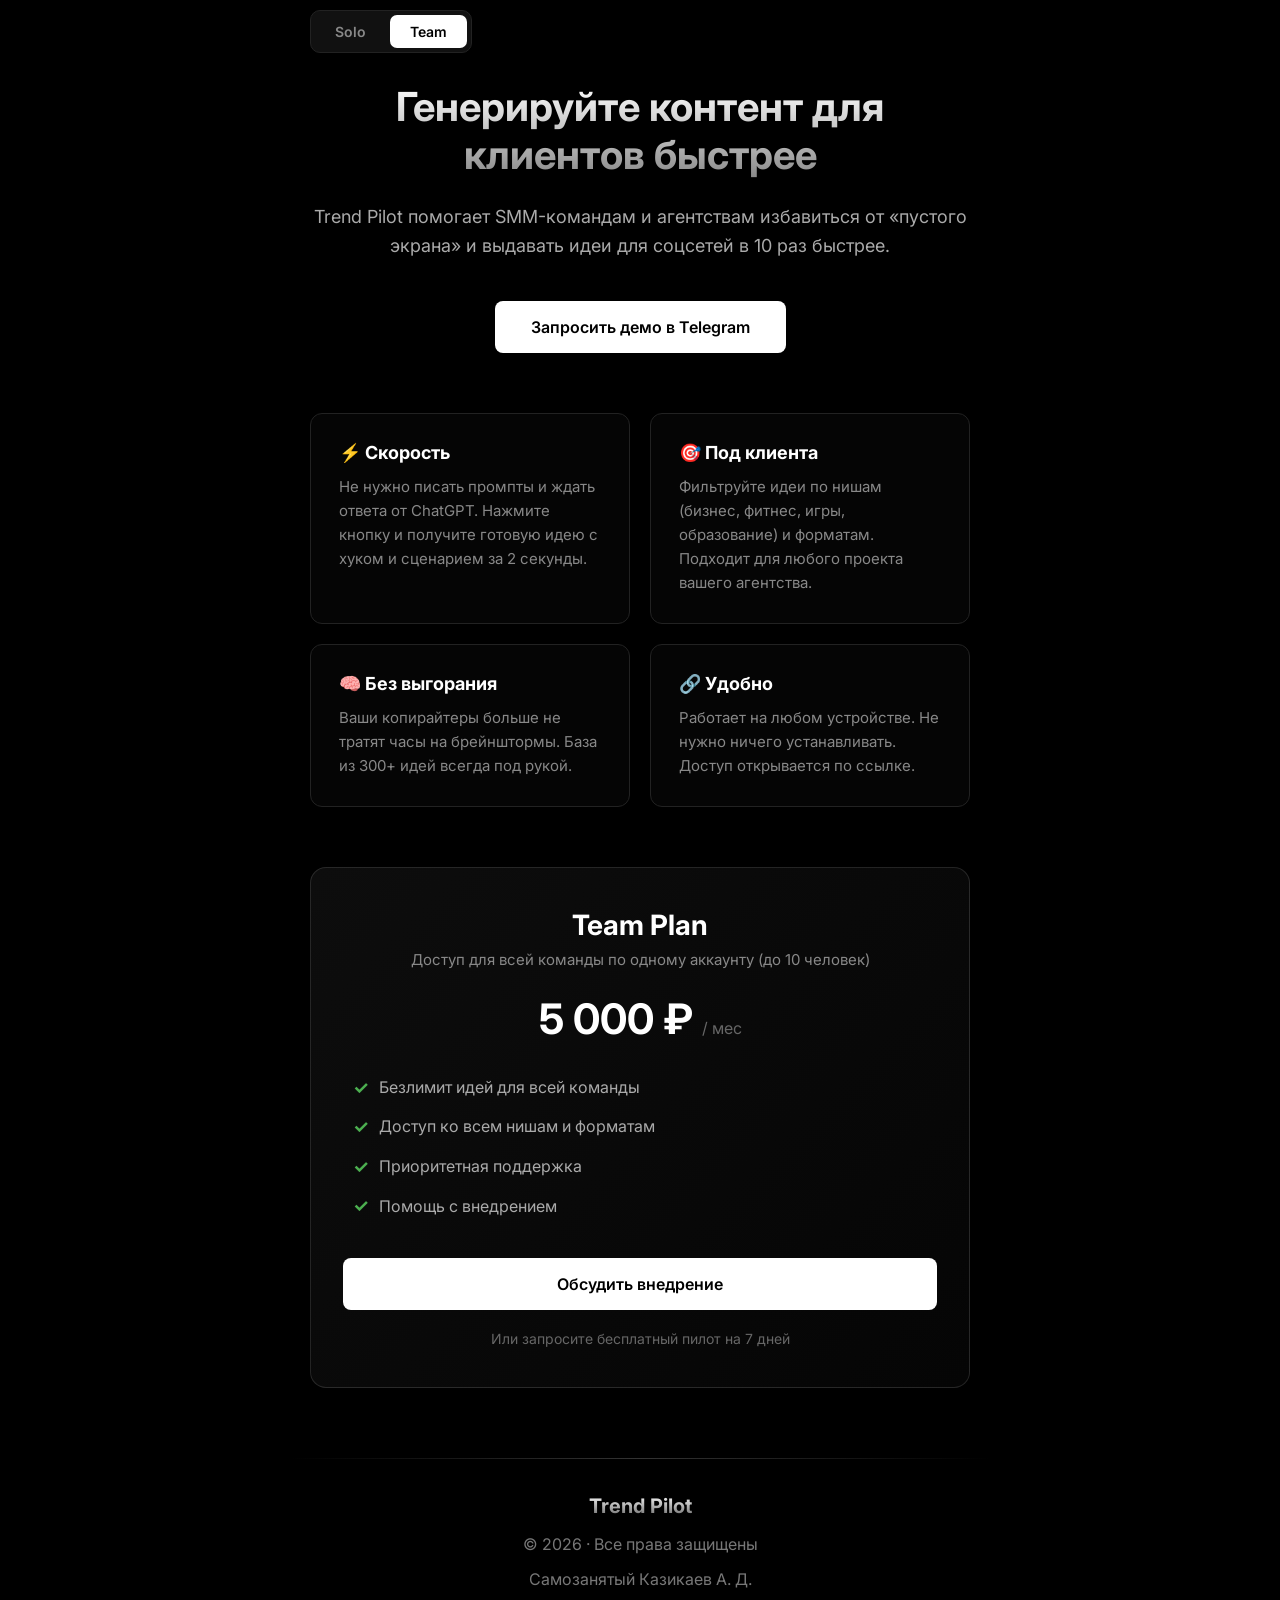
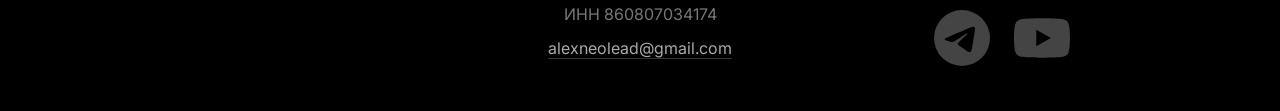
==== b2b.html @ 40121e08 "фикс ошибок" ====
<!DOCTYPE html>
<html lang="ru">
<head>
    <meta charset="UTF-8">
    <meta name="viewport" content="width=device-width, initial-scale=1.0">
    <title>Trend Pilot для бизнеса</title>
    <link rel="icon" type="image/png" sizes="32x32" href="image/favicon 32.jpg">
    <link rel="preconnect" href="https://fonts.googleapis.com">
    <link rel="preconnect" href="https://fonts.gstatic.com" crossorigin>
    <link href="https://fonts.googleapis.com/css2?family=Inter:wght@400;600;700&display=swap" rel="stylesheet">
    <link rel="stylesheet" href="style.css">
    
    <style>
        /* Убираем лишний отступ body, который был на главной */
        body { padding: 0 !important; background: #000; color: #fff; font-family: 'Inter', sans-serif; }
        
        /* Контейнер для ограничения ширины, как на главной */
        .b2b-wrapper {
    max-width: 700px;
    margin: 0 auto;
    padding: 10px 20px 0 20px; 
    }

        /* Шапка */
        .b2b-header {
    display: flex;
    justify-content: space-between; /* или center, как ты поставил */
    align-items: center;
    margin-bottom: 20px; /* <--- УМЕНЬШИЛИ ОТСТУП ДО 20px */
    }

        .b2b-back-btn:hover { color: #fff; border-color: #666; background: rgba(255,255,255,0.05); }

        /* Было: padding: 40px 0 60px; */
        .b2b-hero {
    text-align: center;
    padding: 0 0 60px; 
    }
        .b2b-hero h1 {
            font-size: 40px;
            line-height: 1.2;
            margin-bottom: 24px;
            background: linear-gradient(180deg, #fff 0%, #888 100%);
            -webkit-background-clip: text;
            -webkit-text-fill-color: transparent;
        }
        .b2b-hero p {
            font-size: 18px;
            color: #aaa;
            margin: 0 auto 40px;
            line-height: 1.6;
        }
        .b2b-btn {
            display: inline-block;
            background: #fff;
            color: #000;
            font-size: 16px;
            font-weight: 600;
            padding: 16px 36px;
            border-radius: 8px;
            text-decoration: none;
            transition: 0.2s;
        }
        .b2b-btn:hover { background: #ddd; transform: translateY(-1px); }

        /* Сетка преимуществ */
        .b2b-features {
            display: grid;
            grid-template-columns: repeat(auto-fit, minmax(280px, 1fr));
            gap: 20px;
            margin-bottom: 60px;
        }
        .b2b-card {
            background: rgba(255,255,255,0.02);
            border: 1px solid #222;
            border-radius: 12px;
            padding: 28px;
            text-align: left;
        }
        .b2b-card h3 { color: #fff; font-size: 18px; margin-bottom: 12px; }
        .b2b-card p { color: #888; font-size: 15px; line-height: 1.6; margin: 0; }

        /* Тариф */
        .b2b-pricing-card {
            margin: 0 auto 60px;
            background: linear-gradient(135deg, #0d0d0d 0%, #050505 100%);
            border: 1px solid rgba(255,255,255,0.12);
            border-radius: 16px;
            padding: 40px 32px;
            text-align: center;
        }
        .b2b-pricing-card h2 { font-size: 28px; margin-bottom: 8px; }
        .b2b-pricing-card .plan-desc { color: #888; font-size: 15px; margin-bottom: 24px; }
        .b2b-pricing-card .price { font-size: 42px; font-weight: 700; color: #fff; margin-bottom: 24px; }
        .b2b-pricing-card .price span { font-size: 16px; color: #666; font-weight: normal; }
        .b2b-pricing-card ul {
            list-style: none; color: #aaa; text-align: left;
            margin-bottom: 32px; line-height: 2.2; padding-left: 10px;
        }
        .b2b-pricing-card ul li { display: flex; align-items: center; gap: 10px; }
        .b2b-pricing-card ul li::before { content: "✓"; color: #4caf50; font-weight: bold; font-size: 18px; }
        .b2b-btn-full { display: block; width: 100%; text-align: center; }
        .b2b-pricing-note { color: #666; font-size: 14px; margin-top: 20px; }
    </style>
</head>
<body>

    <!-- Шапка (Использует классы nav-switch из style.css) -->
    <header class="b2b-wrapper b2b-header">
        <div class="nav-switch">
            <a href="index.html" class="nav-switch__item">Solo</a>
            <a href="b2b.html" class="nav-switch__item active">Team</a>
        </div>
    </header>

    <main class="b2b-wrapper">
        <!-- Главный экран -->
        <section class="b2b-hero">
            <h1>Генерируйте контент для клиентов быстрее</h1>
            <p>Trend Pilot помогает SMM-командам и агентствам избавиться от «пустого экрана» и выдавать идеи для соцсетей в 10 раз быстрее.</p>
            <a href="https://t.me/aneolead" target="_blank" class="b2b-btn">Запросить демо в Telegram</a>
        </section>

        <!-- Преимущества -->
        <section class="b2b-features">
            <div class="b2b-card">
                <h3>⚡️ Скорость</h3>
                <p>Не нужно писать промпты и ждать ответа от ChatGPT. Нажмите кнопку и получите готовую идею с хуком и сценарием за 2 секунды.</p>
            </div>
            <div class="b2b-card">
                <h3>🎯 Под клиента</h3>
                <p>Фильтруйте идеи по нишам (бизнес, фитнес, игры, образование) и форматам. Подходит для любого проекта вашего агентства.</p>
            </div>
            <div class="b2b-card">
                <h3>🧠 Без выгорания</h3>
                <p>Ваши копирайтеры больше не тратят часы на брейнштормы. База из 300+ идей всегда под рукой.</p>
            </div>
            <div class="b2b-card">
                <h3>🔗 Удобно</h3>
                <p>Работает на любом устройстве. Не нужно ничего устанавливать. Доступ открывается по ссылке.</p>
            </div>
        </section>

        <!-- Тариф -->
        <section class="b2b-pricing-card">
            <h2>Team Plan</h2>
            <p class="plan-desc">Доступ для всей команды по одному аккаунту (до 10 человек)</p>
            <div class="price">5 000 ₽ <span>/ мес</span></div>
            <ul>
                <li>Безлимит идей для всей команды</li>
                <li>Доступ ко всем нишам и форматам</li>
                <li>Приоритетная поддержка</li>
                <li>Помощь с внедрением</li>
            </ul>
            <a href="https://t.me/aneolead" target="_blank" class="b2b-btn b2b-btn-full">Обсудить внедрение</a>
            <p class="b2b-pricing-note">Или запросите бесплатный пилот на 7 дней</p>
        </section>
    </main>

    <!-- Подвал (Использует классы из style.css, как на главной) -->
    <footer class="site-footer">
    <div class="site-footer__inner" style="position: relative;">
        <div class="site-footer__text">
            <div class="site-footer__brand">Trend Pilot</div>
            <p class="site-footer__line">© 2026 · Все права защищены</p>
            <p class="site-footer__line">Самозанятый Казикаев А. Д.</p>
            <p class="site-footer__line">ИНН 860807034174</p>
            <p class="site-footer__line"><a href="mailto:alexneolead@gmail.com">alexneolead@gmail.com</a></p>
        </div>

        <!-- Вот здесь те самые иконки -->
        <div class="socials-right">
            <a href="https://t.me/aneolead" target="_blank" rel="noopener noreferrer" title="Telegram">
                <svg viewBox="0 0 24 24" fill="currentColor"><path d="M11.944 0A12 12 0 0 0 0 12a12 12 0 0 0 12 12 12 12 0 0 0 12-12A12 12 0 0 0 12 0a12 12 0 0 0-.056 0zm4.962 7.224c.1-.002.321.023.465.14a.506.506 0 0 1 .171.325c.016.093.036.306.02.472-.18 1.898-.962 6.502-1.36 8.627-.168.9-.499 1.201-.82 1.23-.696.065-1.225-.46-1.9-.902-1.056-.693-1.653-1.124-2.678-1.8-1.185-.78-.417-1.21.258-1.91.177-.184 3.247-2.977 3.307-3.23.007-.032.014-.15-.056-.212s-.174-.041-.249-.024c-.106.024-1.793 1.14-5.061 3.345-.48.33-.913.49-1.302.48-.428-.008-1.252-.241-1.865-.44-.752-.245-1.349-.374-1.297-.789.027-.216.325-.437.893-.663 3.498-1.524 5.83-2.529 6.998-3.014 3.332-1.386 4.025-1.627 4.476-1.635z"/></svg>
            </a>
            <a href="https://www.youtube.com/@neolead_channel" target="_blank" rel="noopener noreferrer" title="YouTube">
                <svg viewBox="0 0 24 24" fill="currentColor"><path d="M23.498 6.186a3.016 3.016 0 0 0-2.122-2.136C19.505 3.545 12 3.545 12 3.545s-7.505 0-9.377.505A3.017 3.017 0 0 0 .502 6.186C0 8.07 0 12 0 12s0 3.93.502 5.814a3.016 3.016 0 0 0 2.122 2.136c1.871.505 9.376.505 9.376.505s7.505 0 9.377-.505a3.015 3.015 0 0 0 2.122-2.136C24 15.93 24 12 24 12s0-3.93-.502-5.814zM9.545 15.568V8.432L15.818 12l-6.273 3.568z"/></svg>
            </a>
        </div>
    </div>
    </footer>


</body>
</html>
---- style.css ----
* {
    box-sizing: border-box;
    margin: 0;
    padding: 0;
}

body {
    min-height: 100vh;
    background: #000;
    color: #fff;
    font-family: 'Inter', -apple-system, sans-serif;
    padding: 80px 20px 40px;
}

.container {
    width: 100%;
    max-width: 700px;
    margin: 0 auto;
    text-align: center;
}

.title {
    font-size: 48px;
    background: linear-gradient(180deg, #fff 0%, #666 100%);
    -webkit-background-clip: text;
    -webkit-text-fill-color: transparent;
    margin-bottom: 12px;
}

.subtitle {
    color: #888;
    font-size: 18px;
    margin-bottom: 50px;
}

.idea {
   min-height: 120px;
   
   display: flex;
   align-items: center;
   justify-content: center;
   
   margin-bottom: 35px;
   
   font-size: 28px;
   line-height: 1.4;
}

.button {
    padding: 14px 28px;
    border: 1px solid #fff;
    border-radius: 8px;
    background: #fff;
    color: #000;
    font-size: 16px;
    font-weight: 600;
    cursor: pointer;
    transition: all 0.25s ease;
    box-shadow: 0 0 0 0 rgba(255, 255, 255, 0);
}

.button:hover {
    background: #000;
    color: #fff;
    box-shadow: 0 0 24px 0 rgba(255, 255, 255, 0.15);
    transform: translateY(-1px);
}

.button:active {
    transform: scale(0.97);
}

    .buttons {
        display: flex;
        justify-content: center;
        gap: 12px;
        margin-bottom: 24px;
    }

    .saved-tittle {
         margin-bottom: 20px;  
    }
    .saved-ideas {
         display: flex;
         flex-direction: column;
         gap: 20px;

         padding: 10px;

         border: 1px solid #333;
         border-radius: 8px;
        }
.delete-button {
    flex-shrink: 0;

    padding: 8px 12px;

    border: 1px solid #555;
    border-radius: 6px;

    background: transparent;
    color: #fff;

    cursor: pointer;
}

.delete-button:hover {
     background: #fff;
     color: #000;
}


.tg-float {
    position: fixed;
    top: 20px;
    right: 20px;
    z-index: 50;
    width: 42px;
    height: 42px;
    display: flex;
    align-items: center;
    justify-content: center;
    border-radius: 50%;
    background: rgba(255, 255, 255, 0.08);
    border: 1px solid rgba(255, 255, 255, 0.15);
    color: #29b6f6;
    transition: 0.2s;
    text-decoration: none;
    box-shadow: 0 4px 16px rgba(0, 0, 0, 0.4);
}

.tg-float:hover {
    background: rgba(41, 182, 246, 0.15);
    border-color: rgba(41, 182, 246, 0.5);
    color: #4fc3f7;
    transform: scale(1.05);
}

/* Экран выбора типа */
.type-screen {
    position: fixed;
    inset: 0;
    display: flex;
    flex-direction: column;
    align-items: center;
    justify-content: center;
    background: #000;
    z-index: 10;
    padding: 20px;
}

.type-buttons {
    display: grid;
    grid-template-columns: 1fr 1fr;
    gap: 15px;
    max-width: 500px;
    width: 100%;
}

.type-btn {
    padding: 25px 20px;
    border: 1px solid #333;
    border-radius: 12px;
    background: #111;
    color: #fff;
    font-size: 18px;
    font-weight: 600;
    cursor: pointer;
    transition: 0.2s ease;
}

.type-btn:hover {
    background: #fff;
    color: #000;
}

/* Кнопка "Сменить тип" */
.change-type {
    margin: 0 auto 40px;
    display: block;
    padding: 8px 16px;
    border: 1px solid #333;
    border-radius: 6px;
    background: transparent;
    color: #888;
    font-size: 13px;
    cursor: pointer;
    transition: 0.2s;
}

.change-type:hover {
    color: #fff;
    border-color: #fff;
}

/* Исправление опечатки */
.saved-title {
    margin-bottom: 20px;
}

/* Блок идеи с полями */
.idea {
    display: block;
    text-align: left;
    padding: 20px;
    border: 1px solid #222;
    border-radius: 10px;
    background: #0a0a0a;
     background: rgba(255,255,255,0.03);
    backdrop-filter: blur(10px);
    border: 1px solid rgba(255,255,255,0.08);
}

.idea-text {
    font-size: 24px;
    margin-bottom: 16px;
    line-height: 1.3;
}

.idea-why,
.idea-how,
.idea-hook {
    font-size: 15px;
    color: #bbb;
    margin-bottom: 10px;
    line-height: 1.5;
}

.idea-why strong,
.idea-how strong,
.idea-hook strong {
    color: #fff;
}

.feedback {
    display: flex;
    gap: 12px;
    margin-top: 16px;
}

.fb-btn {
    padding: 8px 16px;
    border: 1px solid #333;
    border-radius: 8px;
    background: transparent;
    color: #fff;
    font-size: 14px;
    cursor: pointer;
    transition: 0.2s;
}

.fb-btn:hover {
    border-color: #fff;
}

.fb-btn:disabled {
    opacity: 0.6;
    cursor: default;
}

.saved-idea__row {
    display: flex;
    justify-content: space-between;
    align-items: center;
    gap: 10px;
}

.saved-idea__text {
    flex: 1;
    text-align: left;
}

.saved-idea__text:hover {
    color: #aaa;
}

.saved-details {
    margin-top: 12px;
    padding: 12px;
    border-left: 2px solid #333;
    font-size: 14px;
    color: #bbb;
    line-height: 1.5;
    text-align: left;
}

.saved-details p {
    margin-bottom: 8px;
}

.saved-details strong {
    color: #fff;
}

.auth-block {
    margin: 30px auto 20px;
    text-align: center;
}
.auth-btn {
    padding: 12px 24px;
    border: 1px solid #fff;
    border-radius: 8px;
    background: #fff;
    color: #000;
    font-size: 15px;
    font-weight: 600;
    cursor: pointer;
    transition: 0.2s;
}
.auth-btn:hover {
    background: #000;
    color: #fff;
}
.user-info {
    display: flex;
    align-items: center;
    justify-content: center;
    gap: 12px;
    color: #bbb;
    font-size: 14px;
}
.logout-btn {
    padding: 6px 12px;
    border: 1px solid #555;
    border-radius: 6px;
    background: transparent;
    color: #fff;
    font-size: 13px;
    cursor: pointer;
}
.logout-btn:hover { border-color: #fff; }

.user-header {
    display: flex;
    justify-content: space-between;
    align-items: center;
    margin-bottom: 16px;
    padding-bottom: 12px;
    border-bottom: 1px solid #222;
}

.user-name {
    color: #bbb;
    font-size: 14px;
}

.logout-btn {
    padding: 6px 12px;
    border: 1px solid #555;
    border-radius: 6px;
    background: transparent;
    color: #fff;
    font-size: 13px;
    cursor: pointer;
    transition: 0.2s;
}

.logout-btn:hover {
    border-color: #fff;
}

.user-header {
    display: flex;
    justify-content: space-between;
    align-items: center;
    margin-bottom: 16px;
    padding-bottom: 12px;
    border-bottom: 1px solid #222;
}

.user-name {
    color: #bbb;
    font-size: 14px;
}

.logout-btn {
    padding: 6px 12px;
    border: 1px solid #555;
    border-radius: 6px;
    background: transparent;
    color: #fff;
    font-size: 13px;
    cursor: pointer;
    transition: 0.2s;
}

.logout-btn:hover {
    border-color: #fff;
}
@keyframes fadeIn {
    from { opacity: 0; transform: translateY(10px); }
    to { opacity: 1; transform: translateY(0); }
}
.idea-block {
    animation: fadeIn 0.3s ease;
}

.genre-screen {
    position: fixed;
    inset: 0;
    display: flex;
    flex-direction: column;
    align-items: center;
    justify-content: center;
    background: #000;
    z-index: 10;
    padding: 20px;
}

.genre-buttons {
    display: grid;
    grid-template-columns: 1fr 1fr;
    gap: 15px;
    max-width: 500px;
    width: 100%;
}
.genre-btn {
    padding: 25px 20px;
    border: 1px solid #333;
    border-radius: 12px;
    background: #111;
    color: #fff;
    font-size: 18px;
    font-weight: 600;
    cursor: pointer;
    transition: 0.2s ease;
}

.genre-btn:hover {
    background: #fff;
    color: #000;
}

/* Иерархия кнопок */
.button--primary {
    background: #fff;
    color: #000;
    font-weight: 700;
    padding: 16px 32px;
    font-size: 16px;
}

.button--secondary {
    background: transparent;
    color: #aaa;
    border: 1px solid #333;
    font-size: 14px;
    padding: 12px 20px;
}

.button--secondary:hover {
    background: #111;
    color: #fff;
    border-color: #555;
}

/* Строка настроек */
.settings-bar {
    display: flex;
    align-items: center;
    justify-content: center;
    gap: 12px;
    margin-bottom: 50px;
    color: #666;
    font-size: 13px;
}

.settings-btn {
    background: #111;
    border: 1px solid #333;
    color: #aaa;
    cursor: pointer;
    font-size: 13px;
    padding: 8px 16px;
    border-radius: 8px;
    transition: 0.2s;
    display: inline-flex;
    align-items: center;
    gap: 6px;
}

.settings-btn:hover {
    background: #fff;
    color: #000;
    border-color: #fff;
}

/* Карточка идеи */
.idea-header {
    margin-bottom: 20px;
    text-align: left;
}

.idea-tag {
    display: inline-block;
    padding: 4px 10px;
    border: 1px solid #333;
    border-radius: 20px;
    font-size: 11px;
    color: #888;
    text-transform: uppercase;
    letter-spacing: 0.5px;
    margin-bottom: 12px;
}

.idea-text {
    font-size: 24px;
    line-height: 1.3;
    margin: 0;
    text-align: left;
}

.idea-body {
    text-align: left;
}

.idea-row {
    padding: 14px 0;
    border-top: 1px solid #1a1a1a;
}

.idea-label {
    display: block;
    font-size: 11px;
    color: #666;
    text-transform: uppercase;
    letter-spacing: 0.5px;
    margin-bottom: 6px;
}

.idea-row p {
    font-size: 15px;
    color: #bbb;
    line-height: 1.5;
    margin: 0;
}

.idea-row--hook p {
    color: #fff;
    font-weight: 600;
    font-style: italic;
}

.state-block {
    text-align: center;
    padding: 40px 20px;
}

.state-icon {
    font-size: 42px;
    margin-bottom: 16px;
}

.state-title {
    font-size: 20px;
    font-weight: 600;
    color: #fff;
    margin-bottom: 8px;
}

.state-subtitle {
    font-size: 14px;
    color: #888;
}

.state-cta {
    background: #fff;
    color: #000;
    border: none;
    padding: 12px 24px;
    border-radius: 8px;
    font-size: 14px;
    font-weight: 600;
    cursor: pointer;
    transition: 0.2s;
}

.state-cta:hover {
    background: #ddd;
}

@keyframes pulse {
    0%, 100% { box-shadow: 0 0 0 0 rgba(255,255,255,0.3); }
    50% { box-shadow: 0 0 0 12px rgba(255,255,255,0); }
}

.button--primary.pulse {
    animation: pulse 2s infinite;
}

.subscription-section {
    margin-top: 40px;
    padding: 36px 28px;
    text-align: center;
    border: 1px solid rgba(255,255,255,0.12);
    border-radius: 14px;
    background:
        radial-gradient(circle at 50% 0%, rgba(255,255,255,0.06) 0%, transparent 60%),
        linear-gradient(135deg, #0d0d0d 0%, #0a0a0a 100%);
    position: relative;
    overflow: hidden;
}

.subscription-section::before {
    content: "";
    position: absolute;
    top: 0;
    left: 50%;
    transform: translateX(-50%);
    width: 60%;
    height: 1px;
    background: linear-gradient(90deg, transparent 0%, rgba(255,255,255,0.3) 50%, transparent 100%);
}

.subscription-title {
    font-size: 26px;
    margin-bottom: 10px;
    background: linear-gradient(180deg, #fff 0%, #888 100%);
    -webkit-background-clip: text;
    -webkit-text-fill-color: transparent;
    display: inline-block;
}

.subscription-text {
    color: #999;
    font-size: 15px;
    line-height: 1.6;
    margin-bottom: 26px;
    max-width: 420px;
    margin-left: auto;
    margin-right: auto;
}

.subscription-text strong {
    color: #fff;
    font-weight: 700;
}

/* Подвал */

.site-footer {
    margin-top: 70px;
    padding: 36px 20px 48px;
    position: relative;
}

.site-footer::before {
    content: "";
    position: absolute;
    top: 0;
    left: 50%;
    transform: translateX(-50%);
    width: 100%;
    max-width: 700px;
    height: 1px;
    background: linear-gradient(90deg, transparent 0%, #333 50%, transparent 100%);
}

.site-footer__brand {
    font-size: 20px;
    font-weight: 700;
    background: linear-gradient(180deg, #fff 0%, #666 100%);
    -webkit-background-clip: text;
    -webkit-text-fill-color: transparent;
    margin-bottom: 12px;
}

.site-footer__inner {
    max-width: 700px;
    margin: 0 auto;
    text-align: center;
}

.site-footer__line {
    color: #777;
    font-size: 16px;
    line-height: 1.8;
    margin-bottom: 6px;
}

.site-footer__line:last-child {
    margin-bottom: 0;
}

.site-footer__line a {
    color: #aaa;
    text-decoration: none;
    border-bottom: 1px solid #333;
    transition: 0.2s;
}


.site-footer__link {
    color: #aaa;
    text-decoration: none;
    font-size: 15px;
    padding: 10px 18px;
    border: 1px solid #2a2a2a;
    border-radius: 8px;
    transition: all 0.2s ease;
}

.site-footer__link:hover {
    color: #fff;
    border-color: #555;
    background: #0d0d0d;
}

.site-footer__link:hover {
    color: #fff;
    border-color: #444;
    background: #0d0d0d;
}

.telegram-strip {
    display: flex;
    justify-content: space-between;
    align-items: center;
    gap: 16px;
    margin-top: 40px;
    padding: 16px 22px;
    border: 1px solid #1a1a1a;
    border-radius: 10px;
    background: rgba(255,255,255,0.02);
    text-decoration: none;
    color: #aaa;
    font-size: 15px;
    transition: 0.2s;
}

.telegram-strip:hover {
    color: #fff;
    border-color: #333;
    background: rgba(255,255,255,0.04);
}

.telegram-strip__arrow {
    color: #555;
    transition: 0.2s;
}

.telegram-strip:hover .telegram-strip__arrow {
    color: #fff;
    transform: translateX(3px);
}

.subscription-section--active {
    background: radial-gradient(circle at 50% 0%, rgba(76, 175, 80, 0.15) 0%, transparent 70%), 
                linear-gradient(135deg, #0d0d0d 0%, #0a0a0a 100%);
    border-color: rgba(76, 175, 80, 0.3); /* Зеленоватая рамка */
}

.subscription-section--active::before {
    background: linear-gradient(90deg, transparent 0%, rgba(76, 175, 80, 0.5) 50%, transparent 100%);
}

/* --- Переключатель (Tabs) --- */
.nav-switch {
    display: inline-flex;
    background: #111;
    border: 1px solid #222;
    border-radius: 10px;
    padding: 4px;
    gap: 4px;
}

.nav-switch__item {
    padding: 8px 20px;
    border-radius: 7px;
    font-size: 14px;
    font-weight: 600;
    color: #888;
    text-decoration: none;
    transition: 0.2s;
}

.nav-switch__item:hover {
    color: #fff;
}

/* Активная вкладка (в данном случае B2B) */
.nav-switch__item.active {
    background: #fff;
    color: #000;
}

/* Соцсети справа в подвале */
/* Иконки соцсетей в подвале */
.socials-right {
    position: absolute;
    right: -80px; /* Выносим иконки правее контейнера с текстом */
    top: 85%; /* Центрируем по вертикали */
    transform: translateY(-50%); /* Точное центрирование */
    display: flex;
    gap: 24px;
}
.socials-right a { color: #444; transition: 0.2s; display: inline-flex; }
.socials-right a:hover { color: #fff; }
.socials-right svg { width: 56px; height: 56px; }

/* Мобильная версия */
@media (max-width: 768px) {
    .socials-right {
        position: static;
        justify-content: center;
        margin-top: 40px;
        gap: 20px;
    }
}
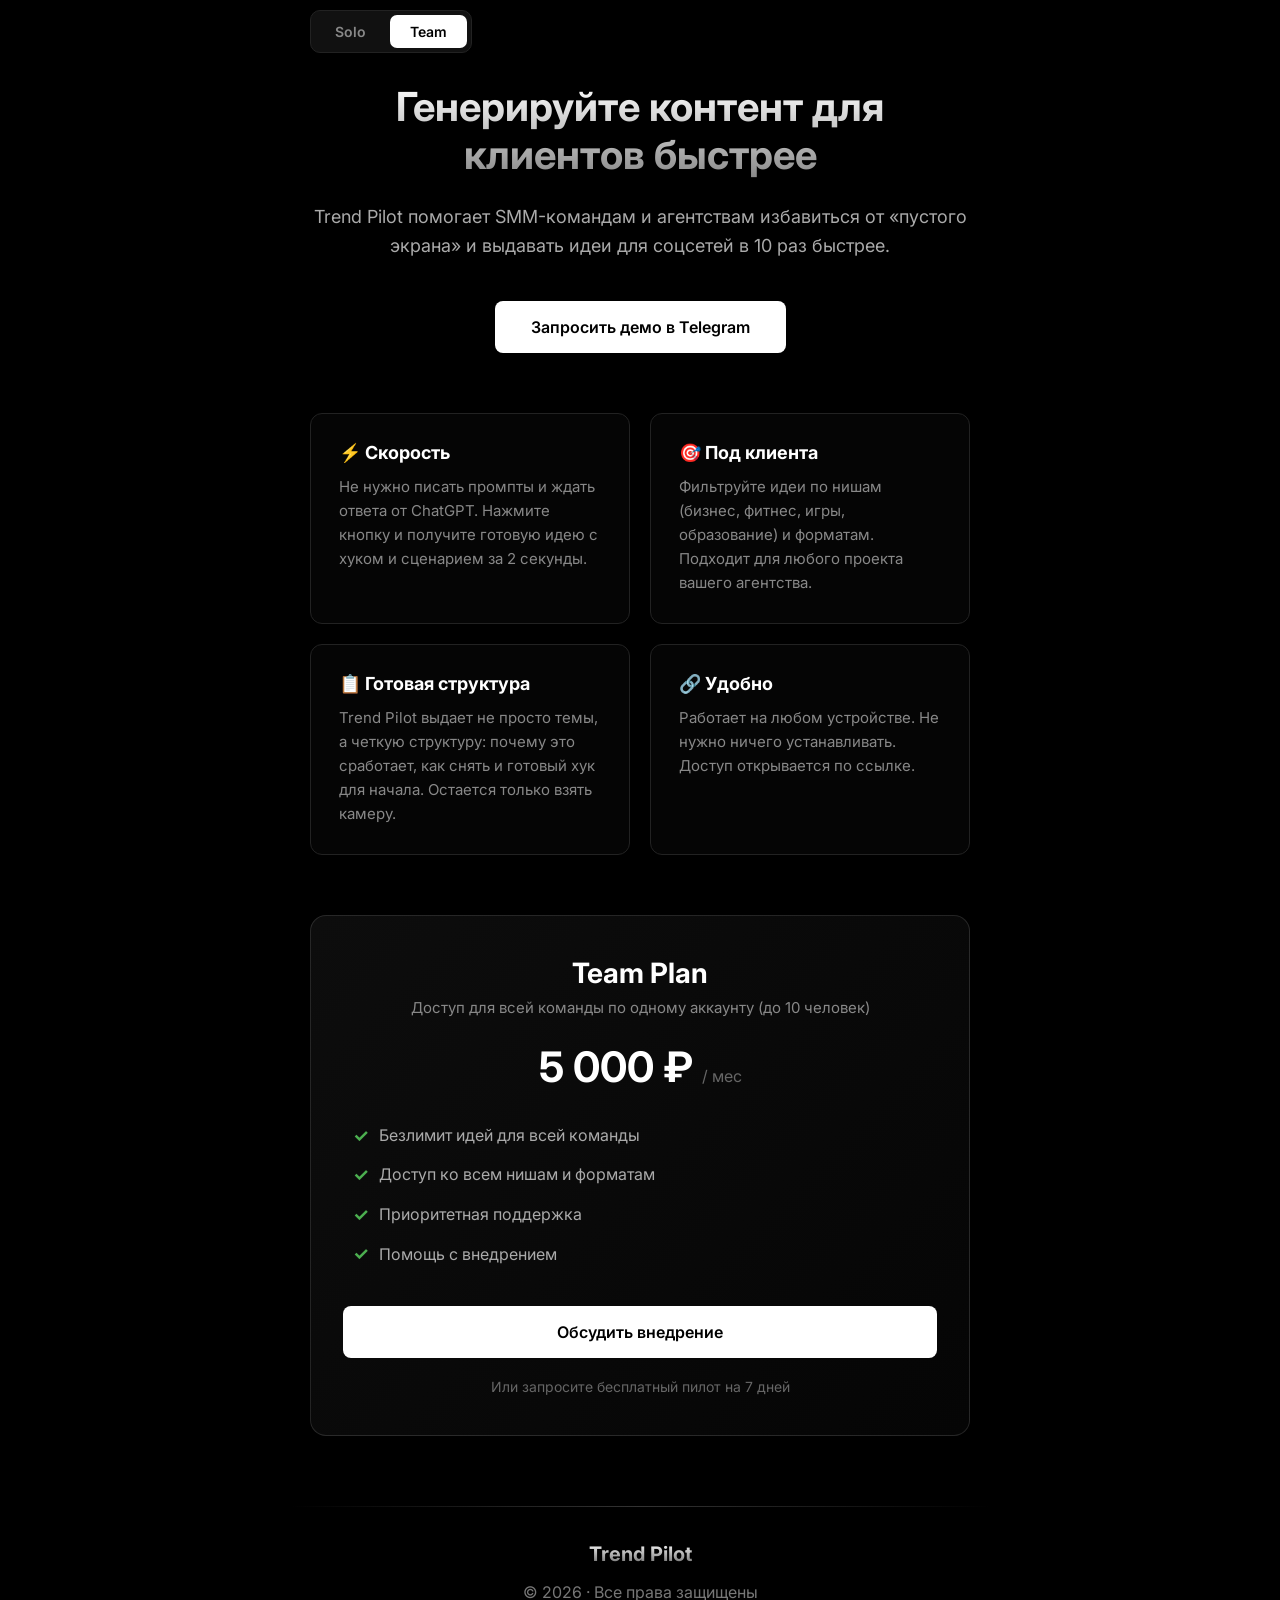
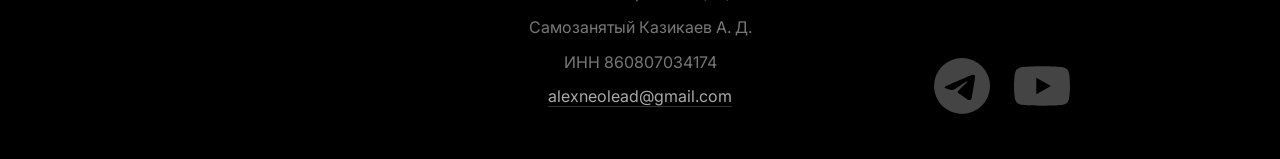
==== commit c7b95a16: "небольшие изменения" ====
--- a/b2b.html
+++ b/b2b.html
@@ -132,8 +132,8 @@
                 <p>Фильтруйте идеи по нишам (бизнес, фитнес, игры, образование) и форматам. Подходит для любого проекта вашего агентства.</p>
             </div>
             <div class="b2b-card">
-                <h3>🧠 Без выгорания</h3>
-                <p>Ваши копирайтеры больше не тратят часы на брейнштормы. База из 300+ идей всегда под рукой.</p>
+                <h3>📋 Готовая структура</h3>
+                <p>Trend Pilot выдает не просто темы, а четкую структуру: почему это сработает, как снять и готовый хук для начала. Остается только взять камеру.</p>
             </div>
             <div class="b2b-card">
                 <h3>🔗 Удобно</h3>
--- a/style.css
+++ b/style.css
@@ -803,7 +803,7 @@
     .socials-right {
         position: static;
         justify-content: center;
-        margin-top: 40px;
+        margin-top: 50px;
         gap: 20px;
     }
 }
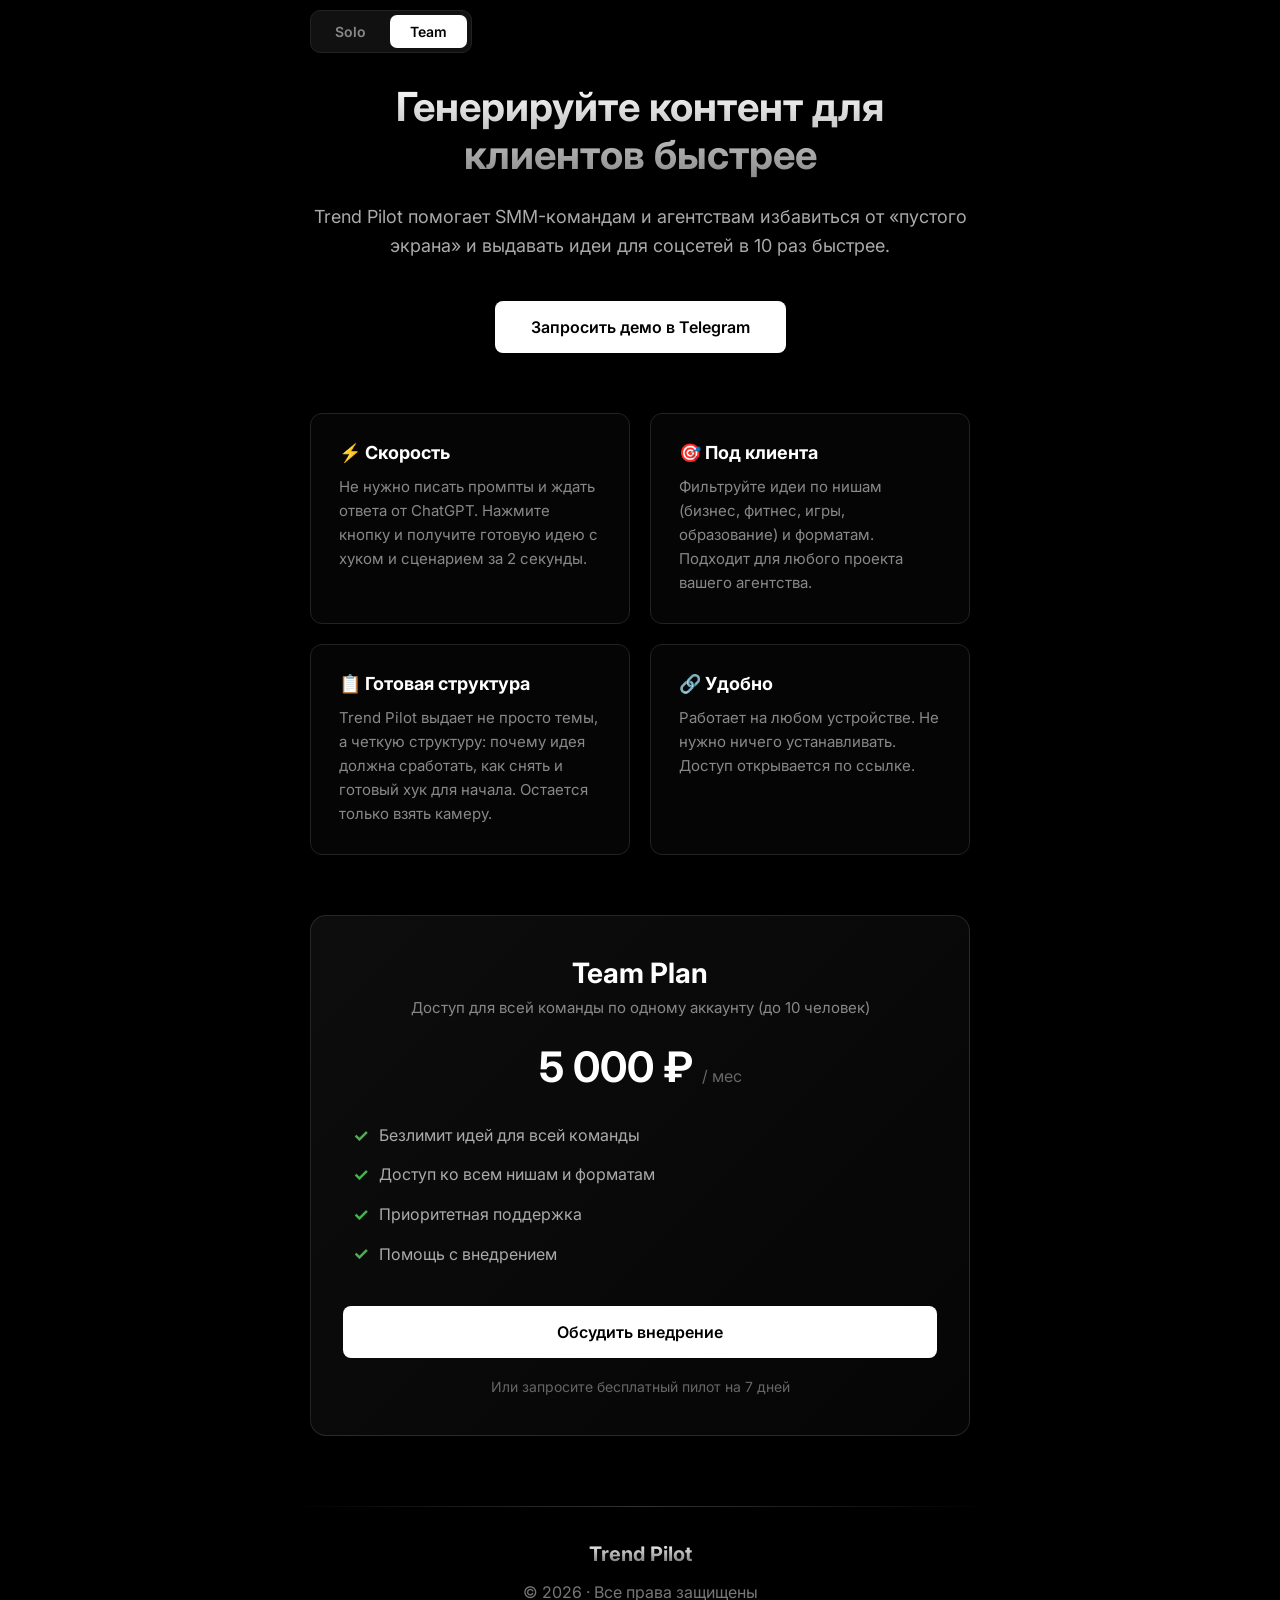
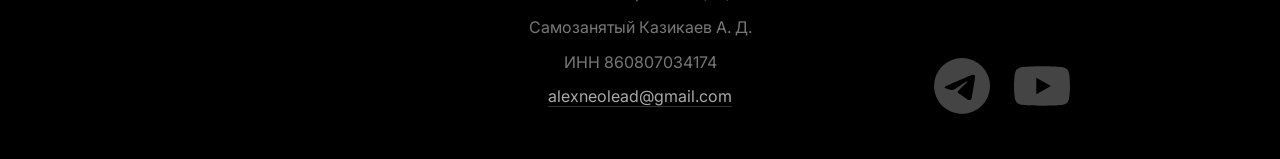
==== commit 545fa883: "Update b2b.html" ====
--- a/b2b.html
+++ b/b2b.html
@@ -133,7 +133,7 @@
             </div>
             <div class="b2b-card">
                 <h3>📋 Готовая структура</h3>
-                <p>Trend Pilot выдает не просто темы, а четкую структуру: почему это сработает, как снять и готовый хук для начала. Остается только взять камеру.</p>
+                <p>Trend Pilot выдает не просто темы, а четкую структуру: почему идея должна сработать, как снять и готовый хук для начала. Остается только взять камеру.</p>
             </div>
             <div class="b2b-card">
                 <h3>🔗 Удобно</h3>
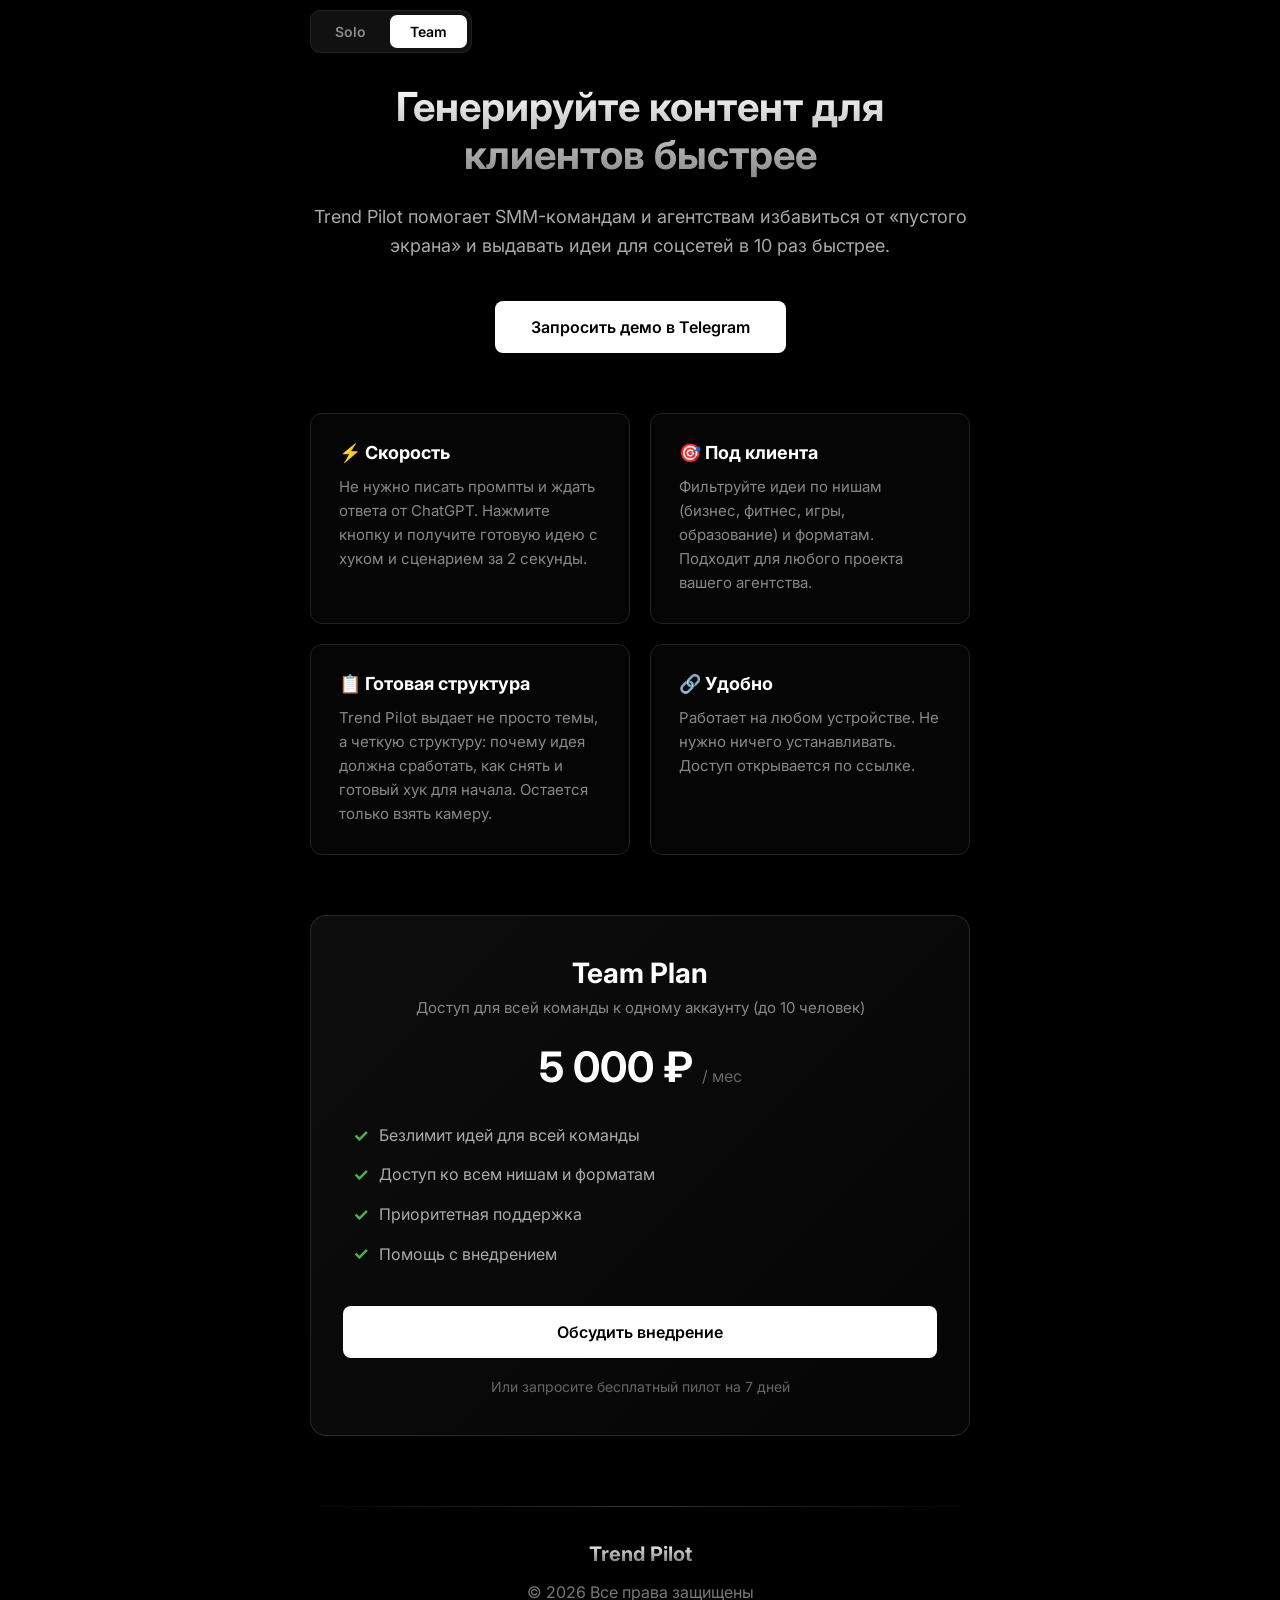
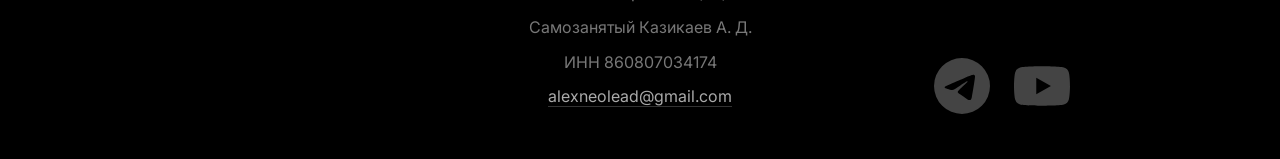
==== commit 57ac005c: "фикс ошибок" ====
--- a/b2b.html
+++ b/b2b.html
@@ -144,7 +144,7 @@
         <!-- Тариф -->
         <section class="b2b-pricing-card">
             <h2>Team Plan</h2>
-            <p class="plan-desc">Доступ для всей команды по одному аккаунту (до 10 человек)</p>
+            <p class="plan-desc">Доступ для всей команды к одному аккаунту (до 10 человек)</p>
             <div class="price">5 000 ₽ <span>/ мес</span></div>
             <ul>
                 <li>Безлимит идей для всей команды</li>
@@ -162,7 +162,7 @@
     <div class="site-footer__inner" style="position: relative;">
         <div class="site-footer__text">
             <div class="site-footer__brand">Trend Pilot</div>
-            <p class="site-footer__line">© 2026 · Все права защищены</p>
+            <p class="site-footer__line">© 2026  Все права защищены</p>
             <p class="site-footer__line">Самозанятый Казикаев А. Д.</p>
             <p class="site-footer__line">ИНН 860807034174</p>
             <p class="site-footer__line"><a href="mailto:alexneolead@gmail.com">alexneolead@gmail.com</a></p>
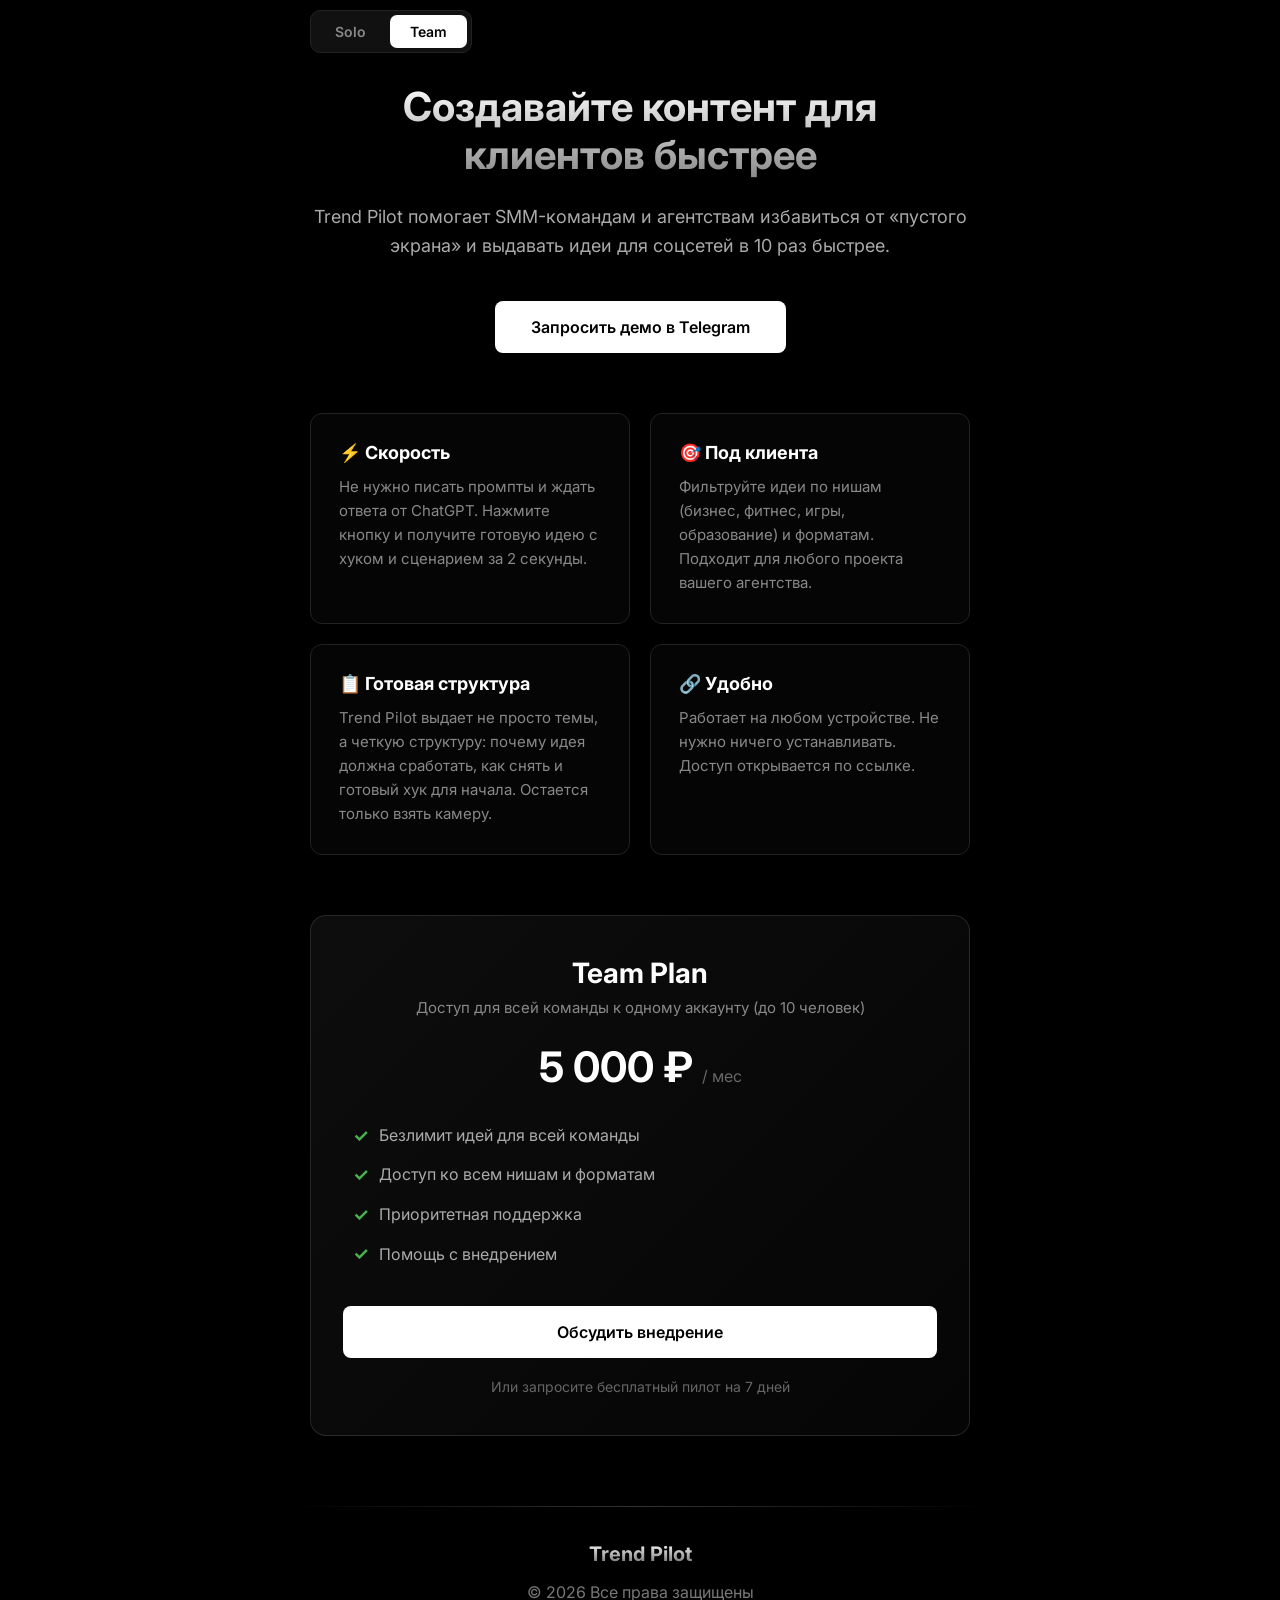
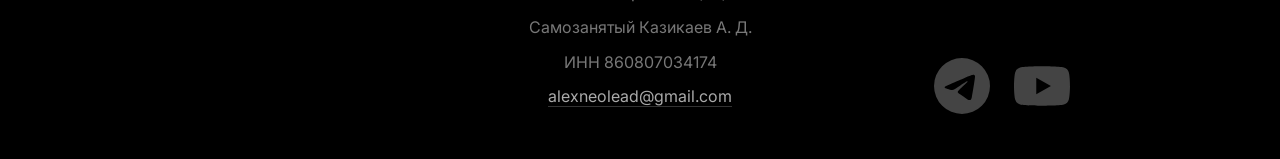
==== commit 069a860c: "Update b2b.html" ====
--- a/b2b.html
+++ b/b2b.html
@@ -116,9 +116,9 @@
     <main class="b2b-wrapper">
         <!-- Главный экран -->
         <section class="b2b-hero">
-            <h1>Генерируйте контент для клиентов быстрее</h1>
+            <h1>Создавайте контент для клиентов быстрее</h1>
             <p>Trend Pilot помогает SMM-командам и агентствам избавиться от «пустого экрана» и выдавать идеи для соцсетей в 10 раз быстрее.</p>
-            <a href="https://t.me/aneolead" target="_blank" class="b2b-btn">Запросить демо в Telegram</a>
+            <a href="https://t.me/neolead_ceo" target="_blank" class="b2b-btn">Запросить демо в Telegram</a>
         </section>
 
         <!-- Преимущества -->
@@ -152,7 +152,7 @@
                 <li>Приоритетная поддержка</li>
                 <li>Помощь с внедрением</li>
             </ul>
-            <a href="https://t.me/aneolead" target="_blank" class="b2b-btn b2b-btn-full">Обсудить внедрение</a>
+            <a href="https://t.me/neolead_ceo" target="_blank" class="b2b-btn b2b-btn-full">Обсудить внедрение</a>
             <p class="b2b-pricing-note">Или запросите бесплатный пилот на 7 дней</p>
         </section>
     </main>
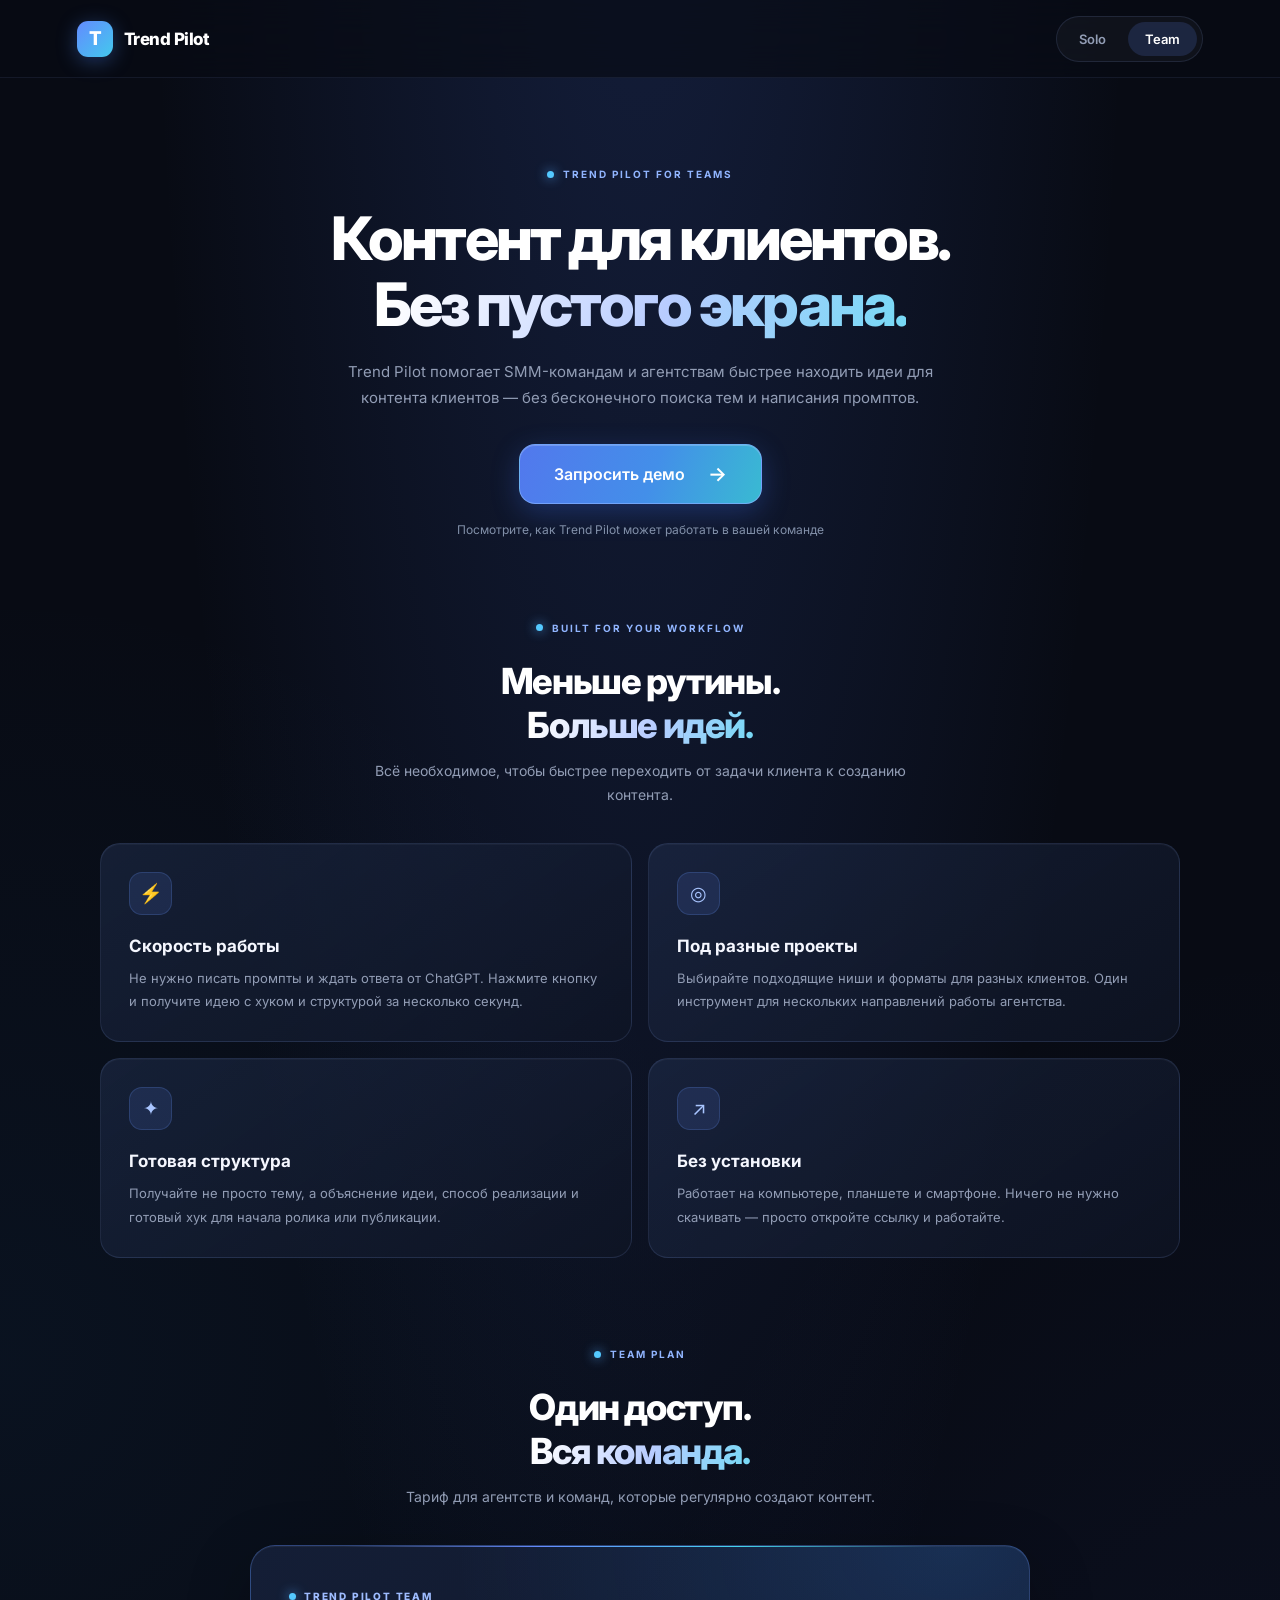
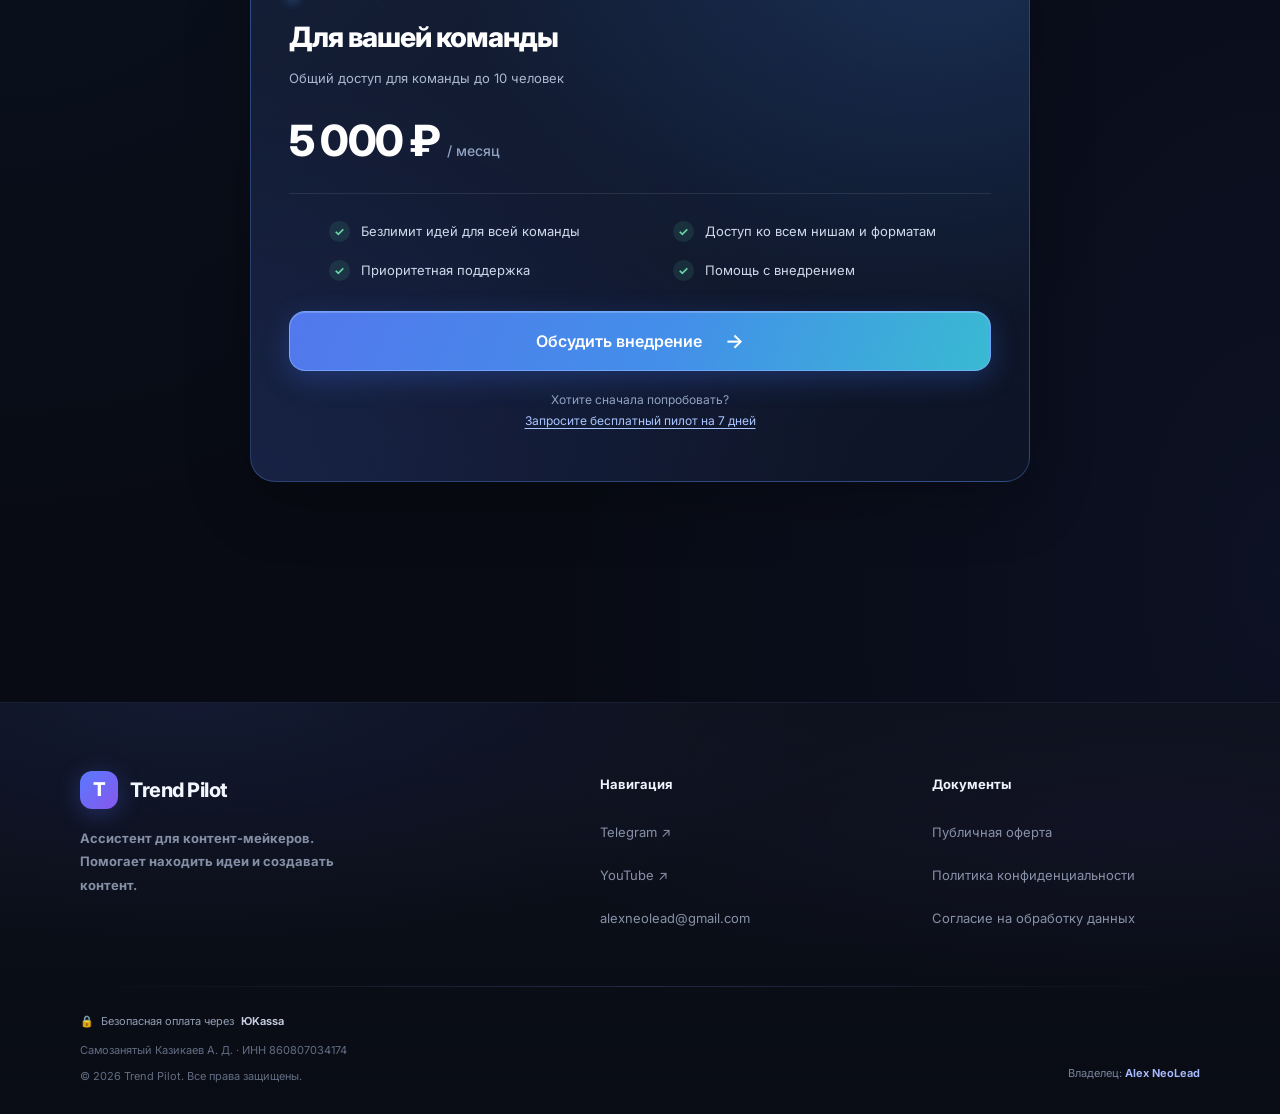
==== commit fa12532c: "Trend Pilot 2.0" ====
--- a/b2b.html
+++ b/b2b.html
@@ -1,185 +1,771 @@
-<!DOCTYPE html>
-<html lang="ru">
-<head>
-    <meta charset="UTF-8">
-    <meta name="viewport" content="width=device-width, initial-scale=1.0">
-    <title>Trend Pilot для бизнеса</title>
-    <link rel="icon" type="image/png" sizes="32x32" href="image/favicon 32.jpg">
-    <link rel="preconnect" href="https://fonts.googleapis.com">
-    <link rel="preconnect" href="https://fonts.gstatic.com" crossorigin>
-    <link href="https://fonts.googleapis.com/css2?family=Inter:wght@400;600;700&display=swap" rel="stylesheet">
-    <link rel="stylesheet" href="style.css">
-    
-    <style>
-        /* Убираем лишний отступ body, который был на главной */
-        body { padding: 0 !important; background: #000; color: #fff; font-family: 'Inter', sans-serif; }
-        
-        /* Контейнер для ограничения ширины, как на главной */
-        .b2b-wrapper {
-    max-width: 700px;
-    margin: 0 auto;
-    padding: 10px 20px 0 20px; 
-    }
-
-        /* Шапка */
-        .b2b-header {
-    display: flex;
-    justify-content: space-between; /* или center, как ты поставил */
-    align-items: center;
-    margin-bottom: 20px; /* <--- УМЕНЬШИЛИ ОТСТУП ДО 20px */
-    }
-
-        .b2b-back-btn:hover { color: #fff; border-color: #666; background: rgba(255,255,255,0.05); }
-
-        /* Было: padding: 40px 0 60px; */
-        .b2b-hero {
-    text-align: center;
-    padding: 0 0 60px; 
-    }
-        .b2b-hero h1 {
-            font-size: 40px;
-            line-height: 1.2;
-            margin-bottom: 24px;
-            background: linear-gradient(180deg, #fff 0%, #888 100%);
-            -webkit-background-clip: text;
-            -webkit-text-fill-color: transparent;
-        }
-        .b2b-hero p {
-            font-size: 18px;
-            color: #aaa;
-            margin: 0 auto 40px;
-            line-height: 1.6;
-        }
-        .b2b-btn {
-            display: inline-block;
-            background: #fff;
-            color: #000;
-            font-size: 16px;
-            font-weight: 600;
-            padding: 16px 36px;
-            border-radius: 8px;
-            text-decoration: none;
-            transition: 0.2s;
-        }
-        .b2b-btn:hover { background: #ddd; transform: translateY(-1px); }
-
-        /* Сетка преимуществ */
-        .b2b-features {
-            display: grid;
-            grid-template-columns: repeat(auto-fit, minmax(280px, 1fr));
-            gap: 20px;
-            margin-bottom: 60px;
-        }
-        .b2b-card {
-            background: rgba(255,255,255,0.02);
-            border: 1px solid #222;
-            border-radius: 12px;
-            padding: 28px;
-            text-align: left;
-        }
-        .b2b-card h3 { color: #fff; font-size: 18px; margin-bottom: 12px; }
-        .b2b-card p { color: #888; font-size: 15px; line-height: 1.6; margin: 0; }
-
-        /* Тариф */
-        .b2b-pricing-card {
-            margin: 0 auto 60px;
-            background: linear-gradient(135deg, #0d0d0d 0%, #050505 100%);
-            border: 1px solid rgba(255,255,255,0.12);
-            border-radius: 16px;
-            padding: 40px 32px;
-            text-align: center;
-        }
-        .b2b-pricing-card h2 { font-size: 28px; margin-bottom: 8px; }
-        .b2b-pricing-card .plan-desc { color: #888; font-size: 15px; margin-bottom: 24px; }
-        .b2b-pricing-card .price { font-size: 42px; font-weight: 700; color: #fff; margin-bottom: 24px; }
-        .b2b-pricing-card .price span { font-size: 16px; color: #666; font-weight: normal; }
-        .b2b-pricing-card ul {
-            list-style: none; color: #aaa; text-align: left;
-            margin-bottom: 32px; line-height: 2.2; padding-left: 10px;
-        }
-        .b2b-pricing-card ul li { display: flex; align-items: center; gap: 10px; }
-        .b2b-pricing-card ul li::before { content: "✓"; color: #4caf50; font-weight: bold; font-size: 18px; }
-        .b2b-btn-full { display: block; width: 100%; text-align: center; }
-        .b2b-pricing-note { color: #666; font-size: 14px; margin-top: 20px; }
-    </style>
-</head>
-<body>
-
-    <!-- Шапка (Использует классы nav-switch из style.css) -->
-    <header class="b2b-wrapper b2b-header">
-        <div class="nav-switch">
-            <a href="index.html" class="nav-switch__item">Solo</a>
-            <a href="b2b.html" class="nav-switch__item active">Team</a>
-        </div>
-    </header>
-
-    <main class="b2b-wrapper">
-        <!-- Главный экран -->
-        <section class="b2b-hero">
-            <h1>Создавайте контент для клиентов быстрее</h1>
-            <p>Trend Pilot помогает SMM-командам и агентствам избавиться от «пустого экрана» и выдавать идеи для соцсетей в 10 раз быстрее.</p>
-            <a href="https://t.me/neolead_ceo" target="_blank" class="b2b-btn">Запросить демо в Telegram</a>
-        </section>
-
-        <!-- Преимущества -->
-        <section class="b2b-features">
-            <div class="b2b-card">
-                <h3>⚡️ Скорость</h3>
-                <p>Не нужно писать промпты и ждать ответа от ChatGPT. Нажмите кнопку и получите готовую идею с хуком и сценарием за 2 секунды.</p>
-            </div>
-            <div class="b2b-card">
-                <h3>🎯 Под клиента</h3>
-                <p>Фильтруйте идеи по нишам (бизнес, фитнес, игры, образование) и форматам. Подходит для любого проекта вашего агентства.</p>
-            </div>
-            <div class="b2b-card">
-                <h3>📋 Готовая структура</h3>
-                <p>Trend Pilot выдает не просто темы, а четкую структуру: почему идея должна сработать, как снять и готовый хук для начала. Остается только взять камеру.</p>
-            </div>
-            <div class="b2b-card">
-                <h3>🔗 Удобно</h3>
-                <p>Работает на любом устройстве. Не нужно ничего устанавливать. Доступ открывается по ссылке.</p>
-            </div>
-        </section>
-
-        <!-- Тариф -->
-        <section class="b2b-pricing-card">
-            <h2>Team Plan</h2>
-            <p class="plan-desc">Доступ для всей команды к одному аккаунту (до 10 человек)</p>
-            <div class="price">5 000 ₽ <span>/ мес</span></div>
-            <ul>
-                <li>Безлимит идей для всей команды</li>
-                <li>Доступ ко всем нишам и форматам</li>
-                <li>Приоритетная поддержка</li>
-                <li>Помощь с внедрением</li>
-            </ul>
-            <a href="https://t.me/neolead_ceo" target="_blank" class="b2b-btn b2b-btn-full">Обсудить внедрение</a>
-            <p class="b2b-pricing-note">Или запросите бесплатный пилот на 7 дней</p>
-        </section>
-    </main>
-
-    <!-- Подвал (Использует классы из style.css, как на главной) -->
-    <footer class="site-footer">
-    <div class="site-footer__inner" style="position: relative;">
-        <div class="site-footer__text">
-            <div class="site-footer__brand">Trend Pilot</div>
-            <p class="site-footer__line">© 2026  Все права защищены</p>
-            <p class="site-footer__line">Самозанятый Казикаев А. Д.</p>
-            <p class="site-footer__line">ИНН 860807034174</p>
-            <p class="site-footer__line"><a href="mailto:alexneolead@gmail.com">alexneolead@gmail.com</a></p>
-        </div>
-
-        <!-- Вот здесь те самые иконки -->
-        <div class="socials-right">
-            <a href="https://t.me/aneolead" target="_blank" rel="noopener noreferrer" title="Telegram">
-                <svg viewBox="0 0 24 24" fill="currentColor"><path d="M11.944 0A12 12 0 0 0 0 12a12 12 0 0 0 12 12 12 12 0 0 0 12-12A12 12 0 0 0 12 0a12 12 0 0 0-.056 0zm4.962 7.224c.1-.002.321.023.465.14a.506.506 0 0 1 .171.325c.016.093.036.306.02.472-.18 1.898-.962 6.502-1.36 8.627-.168.9-.499 1.201-.82 1.23-.696.065-1.225-.46-1.9-.902-1.056-.693-1.653-1.124-2.678-1.8-1.185-.78-.417-1.21.258-1.91.177-.184 3.247-2.977 3.307-3.23.007-.032.014-.15-.056-.212s-.174-.041-.249-.024c-.106.024-1.793 1.14-5.061 3.345-.48.33-.913.49-1.302.48-.428-.008-1.252-.241-1.865-.44-.752-.245-1.349-.374-1.297-.789.027-.216.325-.437.893-.663 3.498-1.524 5.83-2.529 6.998-3.014 3.332-1.386 4.025-1.627 4.476-1.635z"/></svg>
-            </a>
-            <a href="https://www.youtube.com/@neolead_channel" target="_blank" rel="noopener noreferrer" title="YouTube">
-                <svg viewBox="0 0 24 24" fill="currentColor"><path d="M23.498 6.186a3.016 3.016 0 0 0-2.122-2.136C19.505 3.545 12 3.545 12 3.545s-7.505 0-9.377.505A3.017 3.017 0 0 0 .502 6.186C0 8.07 0 12 0 12s0 3.93.502 5.814a3.016 3.016 0 0 0 2.122 2.136c1.871.505 9.376.505 9.376.505s7.505 0 9.377-.505a3.015 3.015 0 0 0 2.122-2.136C24 15.93 24 12 24 12s0-3.93-.502-5.814zM9.545 15.568V8.432L15.818 12l-6.273 3.568z"/></svg>
-            </a>
-        </div>
-    </div>
-    </footer>
-
-
-</body>
-</html>+
+<!DOCTYPE html>
+<html lang="ru">
+<head>
+    <meta charset="UTF-8">
+    <meta name="viewport" content="width=device-width, initial-scale=1.0">
+
+    <title>Trend Pilot Team — для агентств и команд</title>
+    <meta name="description" content="Trend Pilot для SMM-команд и агентств. Находите идеи для контента клиентов быстрее.">
+
+    <link rel="icon" type="image/png" sizes="512x512" href="image/favicon 512.jpg">
+    <link rel="stylesheet" href="style.css">
+    <meta name="theme-color" content="#080b14">
+
+    <style>
+        /* =================================
+           TEAM PAGE — SHARED DESIGN SYSTEM
+        ================================= */
+
+        .b2b-main {
+            width: min(1080px, calc(100% - 40px));
+            margin: 0 auto;
+            padding: 0 0 90px;
+        }
+
+        /* HERO */
+
+        .b2b-hero {
+            max-width: 850px;
+            margin: 0 auto;
+            padding: 90px 0 85px;
+            text-align: center;
+        }
+
+        .b2b-hero h1 {
+            margin: 0 auto 22px;
+            color: #fff;
+            font-size: clamp(38px, 5vw, 60px);
+            font-weight: 800;
+            line-height: 1.1;
+            letter-spacing: -2.8px;
+        }
+
+        .b2b-gradient {
+            background: linear-gradient(
+                110deg,
+                #fff 5%,
+                #b8ccff 55%,
+                #75d9f5 100%
+            );
+            -webkit-background-clip: text;
+            background-clip: text;
+            -webkit-text-fill-color: transparent;
+        }
+
+        .b2b-hero .subtitle {
+            max-width: 610px;
+            margin: 0 auto;
+        }
+
+        .b2b-hero-actions {
+            display: flex;
+            justify-content: center;
+            margin-top: 32px;
+        }
+
+        .b2b-hero-note {
+            margin-top: 18px;
+            color: #8290a9;
+            font-size: 12px;
+        }
+
+        /* SECTION HEADINGS */
+
+        .b2b-section {
+            margin-bottom: 90px;
+        }
+
+        .b2b-section-heading {
+            margin-bottom: 35px;
+            text-align: center;
+        }
+
+        .b2b-section-heading h2 {
+            margin: 0 0 12px;
+            color: #fff;
+            font-size: clamp(26px, 4vw, 36px);
+            font-weight: 800;
+            letter-spacing: -1.4px;
+        }
+
+        .b2b-section-heading p {
+            max-width: 570px;
+            margin: 0 auto;
+            color: var(--muted);
+            font-size: 14px;
+            line-height: 1.75;
+        }
+
+        /* FEATURES */
+
+        .b2b-features {
+            display: grid;
+            grid-template-columns: repeat(2, 1fr);
+            gap: 16px;
+        }
+
+        .b2b-feature {
+            padding: 28px;
+            border: 1px solid var(--border);
+            border-radius: 20px;
+            background:
+                linear-gradient(
+                    145deg,
+                    rgba(32, 46, 77, .55),
+                    rgba(15, 21, 37, .72)
+                );
+            box-shadow: inset 0 1px 0 rgba(255,255,255,.035);
+            transition: .25s ease;
+        }
+
+        .b2b-feature:hover {
+            transform: translateY(-4px);
+            border-color: var(--border-hover);
+            background:
+                linear-gradient(
+                    145deg,
+                    rgba(40, 61, 105, .68),
+                    rgba(17, 28, 53, .9)
+                );
+            box-shadow: 0 12px 35px rgba(44, 104, 220, .12);
+        }
+
+        .b2b-feature-icon {
+            width: 43px;
+            height: 43px;
+            display: flex;
+            align-items: center;
+            justify-content: center;
+            margin-bottom: 21px;
+            border: 1px solid rgba(105, 155, 255, .2);
+            border-radius: 13px;
+            color: #a9c5ff;
+            background: rgba(99, 139, 255, .13);
+            font-size: 19px;
+        }
+
+        .b2b-feature h3 {
+            margin: 0 0 11px;
+            color: #f5f7ff;
+            font-size: 17px;
+            font-weight: 700;
+        }
+
+        .b2b-feature p {
+            margin: 0;
+            color: var(--muted);
+            font-size: 13px;
+            line-height: 1.8;
+        }
+
+        /* PRICING */
+
+        .b2b-pricing-section {
+            margin-bottom: 30px;
+        }
+
+        .b2b-pricing-card {
+            position: relative;
+            max-width: 780px;
+            margin: 0 auto;
+            padding: 38px;
+            overflow: hidden;
+            border: 1px solid rgba(102, 153, 255, .3);
+            border-radius: 25px;
+            background:
+                radial-gradient(
+                    ellipse at 90% 0%,
+                    rgba(64, 148, 255, .18),
+                    transparent 50%
+                ),
+                radial-gradient(
+                    ellipse at 0% 100%,
+                    rgba(70, 91, 220, .12),
+                    transparent 55%
+                ),
+                linear-gradient(135deg, #141e36, #0d1426);
+            box-shadow:
+                0 20px 65px rgba(0,0,0,.24),
+                inset 0 1px 0 rgba(255,255,255,.05);
+        }
+
+        .b2b-pricing-card::before {
+            content: "";
+            position: absolute;
+            top: 0;
+            left: 12%;
+            right: 12%;
+            height: 1px;
+            background: linear-gradient(
+                90deg,
+                transparent,
+                #648bff,
+                #43d5ed,
+                transparent
+            );
+        }
+
+        .b2b-plan-label {
+            display: inline-flex;
+            align-items: center;
+            gap: 8px;
+            margin-bottom: 18px;
+            color: #9ebcff;
+            font-size: 10px;
+            font-weight: 800;
+            letter-spacing: 1.8px;
+        }
+
+        .b2b-pricing-card h2 {
+            margin: 0 0 10px;
+            color: white;
+            font-size: 28px;
+            font-weight: 800;
+            letter-spacing: -1px;
+        }
+
+        .b2b-plan-description {
+            color: #aab7d1;
+            font-size: 13px;
+            line-height: 1.7;
+        }
+
+        .b2b-price {
+            margin-top: 25px;
+            color: #fff;
+            font-size: 43px;
+            font-weight: 800;
+            letter-spacing: -1.8px;
+        }
+
+        .b2b-price span {
+            color: #91a2c2;
+            font-size: 14px;
+            font-weight: 500;
+            letter-spacing: 0;
+        }
+
+        .b2b-pricing-divider {
+            height: 1px;
+            margin: 27px 0;
+            background: rgba(255,255,255,.09);
+        }
+
+        .b2b-benefits {
+            display: grid;
+            grid-template-columns: repeat(2, 1fr);
+            gap: 18px 25px;
+            margin-bottom: 30px;
+            list-style: none;
+        }
+
+        .b2b-benefits li {
+            display: flex;
+            align-items: center;
+            gap: 11px;
+            color: #d0d9eb;
+            font-size: 13px;
+            line-height: 1.5;
+        }
+
+        .b2b-check {
+            width: 21px;
+            height: 21px;
+            display: flex;
+            flex-shrink: 0;
+            align-items: center;
+            justify-content: center;
+            border-radius: 50%;
+            color: #69d6a5;
+            background: rgba(91, 206, 157, .12);
+            font-size: 12px;
+            font-weight: 700;
+        }
+
+        .b2b-pricing-button {
+            width: 100%;
+        }
+
+        .b2b-pilot-note {
+            margin-top: 19px;
+            color: #91a2c2;
+            font-size: 12px;
+            line-height: 1.7;
+            text-align: center;
+        }
+
+        .b2b-pilot-note a {
+            color: #a9c5ff;
+            text-decoration: underline;
+            text-underline-offset: 3px;
+        }
+
+        /* FINAL CTA */
+
+        .b2b-final {
+            max-width: 780px;
+            margin: 75px auto 0;
+            padding: 35px 25px;
+            border: 1px solid var(--border);
+            border-radius: 22px;
+            background:
+                radial-gradient(
+                    ellipse at 50% 0%,
+                    rgba(75, 120, 255, .12),
+                    transparent 65%
+                ),
+                rgba(18, 25, 43, .55);
+            text-align: center;
+        }
+
+        .b2b-final h2 {
+            margin: 0 0 12px;
+            color: white;
+            font-size: 23px;
+            font-weight: 800;
+        }
+
+        .b2b-final p {
+            margin: 0 0 22px;
+            color: var(--muted);
+            font-size: 13px;
+            line-height: 1.7;
+        }
+
+        /* MOBILE */
+
+        @media (max-width: 700px) {
+            .b2b-main {
+                width: calc(100% - 28px);
+                padding-bottom: 65px;
+            }
+
+            .b2b-hero {
+                padding: 65px 0 70px;
+            }
+
+            .b2b-hero h1 {
+                font-size: 39px;
+                letter-spacing: -1.8px;
+            }
+
+            .b2b-hero .subtitle {
+                font-size: 14px;
+            }
+
+            .b2b-section {
+                margin-bottom: 70px;
+            }
+
+            .b2b-features {
+                grid-template-columns: 1fr;
+                gap: 12px;
+            }
+
+            .b2b-feature {
+                padding: 24px;
+            }
+
+            .b2b-pricing-card {
+                padding: 27px 21px;
+                border-radius: 20px;
+            }
+
+            .b2b-pricing-card h2 {
+                font-size: 24px;
+            }
+
+            .b2b-price {
+                font-size: 38px;
+            }
+
+            .b2b-benefits {
+                grid-template-columns: 1fr;
+                gap: 15px;
+            }
+
+            .b2b-final {
+                margin-top: 55px;
+                padding: 29px 19px;
+            }
+
+            .b2b-final h2 {
+                font-size: 20px;
+            }
+        }
+
+        @media (max-width: 390px) {
+            .b2b-hero h1 {
+                font-size: 34px;
+            }
+        }
+
+        /* =================================
+   B2B — LARGE PREMIUM CTA BUTTONS
+================================= */
+
+.b2b-main .b2b-hero-actions .button,
+.b2b-main .b2b-final > .button {
+    display: inline-flex;
+    align-items: center;
+    justify-content: center;
+    gap: 14px;
+
+    min-height: 60px;
+    min-width: 240px;
+    padding: 0 34px;
+
+    font-size: 16px;
+    font-weight: 600;
+    line-height: 1;
+
+    border-radius: 16px;
+}
+
+.b2b-main .b2b-pricing-button {
+    display: flex;
+    align-items: center;
+    justify-content: center;
+    gap: 14px;
+
+    width: 100%;
+    min-height: 60px;
+    padding: 0 28px;
+
+    font-size: 16px;
+    font-weight: 600;
+    line-height: 1;
+
+    border-radius: 16px;
+}
+
+.b2b-main .button-arrow {
+    font-size: 20px;
+    transition: transform .2s ease;
+}
+
+.b2b-main .button:hover .button-arrow {
+    transform: translateX(4px);
+}
+
+/* Mobile */
+
+@media (max-width: 600px) {
+    .b2b-main .b2b-hero-actions .button,
+    .b2b-main .b2b-final > .button {
+        width: 100%;
+        min-height: 58px;
+    }
+
+    .b2b-main .b2b-pricing-button {
+        min-height: 58px;
+    }
+}
+
+/* B2B FOOTER ALIGNMENT */
+
+.b2b-page .footer-top {
+    align-items: start;
+}
+
+.b2b-page .footer-brand {
+    display: flex;
+    flex-direction: column;
+    align-items: flex-start;
+    gap: 0;
+    margin-top: 0;
+}
+
+.b2b-page .footer-logo {
+    display: inline-flex;
+    align-items: center;
+    margin: 0;
+    line-height: 1;
+}
+
+.b2b-page .footer-description {
+    display: flex;
+    flex-direction: column;
+    gap: 10px;
+    margin-top: 18px;
+}
+
+    </style>
+</head>
+
+<body class="b2b-page"></body>
+
+    <!-- HEADER — SAME AS MAIN PAGE -->
+    <header>
+        <a href="/" class="brand" aria-label="Trend Pilot">
+            <span class="brand-mark">T</span>
+            <span class="brand-name">Trend Pilot</span>
+        </a>
+
+        <nav class="nav-switch">
+            <a href="index.html#typeScreen">Solo</a>
+            <a href="b2b.html" class="active">Team</a>
+        </nav>
+    </header>
+
+
+    <main class="b2b-main">
+
+        <!-- HERO -->
+        <section class="b2b-hero">
+
+            <div class="hero-eyebrow">
+                <span class="hero-dot"></span>
+                TREND PILOT FOR TEAMS
+            </div>
+
+            <h1>
+                Контент для клиентов.<br>
+                <span class="b2b-gradient">Без пустого экрана.</span>
+            </h1>
+
+            <p class="subtitle">
+                Trend Pilot помогает SMM-командам и агентствам быстрее находить идеи для контента клиентов — без бесконечного поиска тем и написания промптов.
+            </p>
+
+            <div class="b2b-hero-actions">
+                <a
+                    href="https://t.me/neolead_ceo"
+                    target="_blank"
+                    rel="noopener noreferrer"
+                    class="button button--primary"
+                >
+                    Запросить демо
+                    <span class="button-arrow">→</span>
+                </a>
+            </div>
+
+            <div class="b2b-hero-note">
+                Посмотрите, как Trend Pilot может работать в вашей команде
+            </div>
+
+        </section>
+
+
+        <!-- FEATURES -->
+        <section class="b2b-section">
+
+            <div class="b2b-section-heading">
+                <div class="hero-eyebrow">
+                    <span class="hero-dot"></span>
+                    BUILT FOR YOUR WORKFLOW
+                </div>
+
+                <h2>
+                    Меньше рутины.<br>
+                    <span class="b2b-gradient">Больше идей.</span>
+                </h2>
+
+                <p>
+                    Всё необходимое, чтобы быстрее переходить от задачи клиента к созданию контента.
+                </p>
+            </div>
+
+
+            <div class="b2b-features">
+
+                <article class="b2b-feature">
+                    <div class="b2b-feature-icon">⚡</div>
+                    <h3>Скорость работы</h3>
+                    <p>
+                        Не нужно писать промпты и ждать ответа от ChatGPT. Нажмите кнопку и получите идею с хуком и структурой за несколько секунд.
+                    </p>
+                </article>
+
+                <article class="b2b-feature">
+                    <div class="b2b-feature-icon">◎</div>
+                    <h3>Под разные проекты</h3>
+                    <p>
+                        Выбирайте подходящие ниши и форматы для разных клиентов. Один инструмент для нескольких направлений работы агентства.
+                    </p>
+                </article>
+
+                <article class="b2b-feature">
+                    <div class="b2b-feature-icon">✦</div>
+                    <h3>Готовая структура</h3>
+                    <p>
+                        Получайте не просто тему, а объяснение идеи, способ реализации и готовый хук для начала ролика или публикации.
+                    </p>
+                </article>
+
+                <article class="b2b-feature">
+                    <div class="b2b-feature-icon">↗</div>
+                    <h3>Без установки</h3>
+                    <p>
+                        Работает на компьютере, планшете и смартфоне. Ничего не нужно скачивать — просто откройте ссылку и работайте.
+                    </p>
+                </article>
+
+            </div>
+
+        </section>
+
+
+        <!-- TEAM PLAN -->
+        <section class="b2b-pricing-section">
+
+            <div class="b2b-section-heading">
+                <div class="hero-eyebrow">
+                    <span class="hero-dot"></span>
+                    TEAM PLAN
+                </div>
+
+                <h2>
+                    Один доступ.<br>
+                    <span class="b2b-gradient">Вся команда.</span>
+                </h2>
+
+                <p>
+                    Тариф для агентств и команд, которые регулярно создают контент.
+                </p>
+            </div>
+
+
+            <div class="b2b-pricing-card">
+
+                <div class="b2b-plan-label">
+                    <span class="hero-dot"></span>
+                    TREND PILOT TEAM
+                </div>
+
+                <h2>Для вашей команды</h2>
+
+                <p class="b2b-plan-description">
+                    Общий доступ для команды до 10 человек
+                </p>
+
+                <div class="b2b-price">
+                    5 000 ₽ <span>/ месяц</span>
+                </div>
+
+                <div class="b2b-pricing-divider"></div>
+
+                <ul class="b2b-benefits">
+                    <li>
+                        <span class="b2b-check">✓</span>
+                        Безлимит идей для всей команды
+                    </li>
+
+                    <li>
+                        <span class="b2b-check">✓</span>
+                        Доступ ко всем нишам и форматам
+                    </li>
+
+                    <li>
+                        <span class="b2b-check">✓</span>
+                        Приоритетная поддержка
+                    </li>
+
+                    <li>
+                        <span class="b2b-check">✓</span>
+                        Помощь с внедрением
+                    </li>
+                </ul>
+
+                <a
+                    href="https://t.me/neolead_ceo"
+                    target="_blank"
+                    rel="noopener noreferrer"
+                    class="button button--primary b2b-pricing-button"
+                >
+                    Обсудить внедрение
+                    <span class="button-arrow">→</span>
+                </a>
+
+                <p class="b2b-pilot-note">
+                    Хотите сначала попробовать?<br>
+                    <a
+                        href="https://t.me/neolead_ceo"
+                        target="_blank"
+                        rel="noopener noreferrer"
+                    >
+                        Запросите бесплатный пилот на 7 дней
+                    </a>
+                </p>
+
+            </div>
+
+        </section>
+
+    </main>
+
+
+    <!-- FOOTER — SAME AS MAIN PAGE -->
+    <footer class="site-footer">
+        <div class="footer-inner">
+
+            <div class="footer-top">
+
+                <div class="footer-brand">
+                    <a href="/" class="footer-logo">
+                        <span class="footer-logo-mark">T</span>
+                        <span>Trend Pilot</span>
+                    </a>
+
+                    <div class="footer-description">
+                    <span>Ассистент для контент-мейкеров. Помогает находить идеи и создавать контент.</span>
+                </div>
+                </div>
+
+                <div class="footer-column">
+                    <div class="footer-column-title">Навигация</div>
+
+                    <a
+                        href="https://t.me/aneolead"
+                        target="_blank"
+                        rel="noopener noreferrer"
+                    >Telegram ↗</a>
+
+                    <a
+                        href="https://youtube.com/@neolead_channel?si=k9Z8lEdC0MgEkfQe"
+                        target="_blank"
+                        rel="noopener noreferrer"
+                    >YouTube ↗</a>
+
+                    <a href="mailto:alexneolead@gmail.com">
+                        alexneolead@gmail.com
+                    </a>
+                </div>
+
+                <div class="footer-column">
+                    <div class="footer-column-title">Документы</div>
+
+                    <a href="/terms.html">Публичная оферта</a>
+                    <a href="/privacy.html">Политика конфиденциальности</a>
+                    <a href="/consent.html">Согласие на обработку данных</a>
+                </div>
+
+            </div>
+
+            <div class="footer-divider"></div>
+
+            <div class="footer-bottom">
+
+                <div class="footer-legal">
+                    <div class="footer-payment">
+                        <span>🔒</span>
+                        Безопасная оплата через <strong>ЮKassa</strong>
+                    </div>
+
+                    <div>Самозанятый Казикаев А. Д. · ИНН 860807034174</div>
+                    <div>© 2026 Trend Pilot. Все права защищены.</div>
+                </div>
+
+                <div class="footer-signature">
+                    Владелец: <span>Alex NeoLead</span>
+                </div>
+
+            </div>
+
+        </div>
+    </footer>
+
+</body>
+</html>
+
--- a/style.css
+++ b/style.css
@@ -1,809 +1,1944 @@
+
+@import url('https://fonts.googleapis.com/css2?family=Inter:wght@400;500;600;700;800&display=swap');
+
+:root {
+    --bg: #080b14;
+    --bg-secondary: #0d1220;
+    --surface: rgba(18, 25, 43, .78);
+    --surface-hover: rgba(26, 36, 59, .9);
+    --border: rgba(148, 174, 255, .13);
+    --border-hover: rgba(116, 160, 255, .35);
+
+    --text: #f5f7ff;
+    --muted: #929db5;
+
+    --blue: #638bff;
+    --cyan: #43d5ed;
+    --gradient: linear-gradient(110deg, #6485ff 0%, #5bafff 50%, #55d9e8 100%);
+    --glow: rgba(85, 145, 255, .22);
+
+    --radius: 22px;
+}
+
 * {
     box-sizing: border-box;
+}
+
+html {
+    scroll-behavior: smooth;
+}
+
+body {
     margin: 0;
-    padding: 0;
-}
-
-body {
     min-height: 100vh;
-    background: #000;
+    overflow-x: hidden;
+    color: var(--text);
+    background:
+        radial-gradient(ellipse at 50% -20%, rgba(65, 103, 210, .23), transparent 55%),
+        radial-gradient(ellipse at 0% 50%, rgba(30, 104, 173, .08), transparent 40%),
+        radial-gradient(ellipse at 100% 80%, rgba(55, 80, 190, .09), transparent 40%),
+        var(--bg);
+    font-family: 'Inter', sans-serif;
+    -webkit-font-smoothing: antialiased;
+}
+
+button, input, textarea {
+    font: inherit;
+}
+
+button {
+    cursor: pointer;
+}
+
+a {
+    color: inherit;
+    text-decoration: none;
+}
+
+/* HEADER */
+
+header {
+    min-height: 78px;
+    padding: 0 6%;
+    display: flex;
+    align-items: center;
+    justify-content: space-between;
+    position: relative;
+    z-index: 10;
+    background: rgba(8, 11, 20, .68);
+    border-bottom: 1px solid rgba(148, 174, 255, .09);
+    backdrop-filter: blur(24px);
+}
+
+.nav-switch {
+    display: flex;
+    align-items: center;
+    gap: 5px;
+    padding: 5px;
+    border: 1px solid var(--border);
+    border-radius: 100px;
+    background: rgba(255,255,255,.035);
+}
+
+.nav-switch a {
+    padding: 9px 17px;
+    border-radius: 100px;
+    color: var(--muted);
+    font-size: 13px;
+    font-weight: 600;
+    transition: .25s ease;
+}
+
+.nav-switch a:hover,
+.nav-switch a.active {
+    color: white;
+    background: rgba(103, 143, 255, .16);
+}
+
+/* SCREENS */
+
+.type-screen,
+.genre-screen {
+    width: min(850px, calc(100% - 40px));
+    margin: 0 auto;
+    padding: 90px 0 100px;
+    text-align: center;
+}
+
+.container {
+    width: min(1080px, calc(100% - 40px));
+    margin: 0 auto;
+    padding: 75px 0 100px;
+}
+
+.title {
+    max-width: 850px;
+    margin: 0 auto 18px;
     color: #fff;
-    font-family: 'Inter', -apple-system, sans-serif;
-    padding: 80px 20px 40px;
-}
-
-.container {
-    width: 100%;
-    max-width: 700px;
-    margin: 0 auto;
-    text-align: center;
-}
-
-.title {
-    font-size: 48px;
-    background: linear-gradient(180deg, #fff 0%, #666 100%);
-    -webkit-background-clip: text;
-    -webkit-text-fill-color: transparent;
-    margin-bottom: 12px;
+    font-size: clamp(36px, 5vw, 60px);
+    font-weight: 800;
+    line-height: 1.08;
+    letter-spacing: -2.8px;
 }
 
 .subtitle {
-    color: #888;
-    font-size: 18px;
-    margin-bottom: 50px;
-}
-
-.idea {
-   min-height: 120px;
-   
-   display: flex;
-   align-items: center;
-   justify-content: center;
-   
-   margin-bottom: 35px;
-   
-   font-size: 28px;
-   line-height: 1.4;
-}
-
-.button {
-    padding: 14px 28px;
-    border: 1px solid #fff;
-    border-radius: 8px;
-    background: #fff;
-    color: #000;
-    font-size: 16px;
-    font-weight: 600;
-    cursor: pointer;
-    transition: all 0.25s ease;
-    box-shadow: 0 0 0 0 rgba(255, 255, 255, 0);
-}
-
-.button:hover {
-    background: #000;
-    color: #fff;
-    box-shadow: 0 0 24px 0 rgba(255, 255, 255, 0.15);
-    transform: translateY(-1px);
-}
-
-.button:active {
-    transform: scale(0.97);
-}
-
-    .buttons {
-        display: flex;
-        justify-content: center;
-        gap: 12px;
-        margin-bottom: 24px;
-    }
-
-    .saved-tittle {
-         margin-bottom: 20px;  
-    }
-    .saved-ideas {
-         display: flex;
-         flex-direction: column;
-         gap: 20px;
-
-         padding: 10px;
-
-         border: 1px solid #333;
-         border-radius: 8px;
-        }
-.delete-button {
-    flex-shrink: 0;
-
-    padding: 8px 12px;
-
-    border: 1px solid #555;
-    border-radius: 6px;
-
-    background: transparent;
-    color: #fff;
-
-    cursor: pointer;
-}
-
-.delete-button:hover {
-     background: #fff;
-     color: #000;
-}
-
-
-.tg-float {
-    position: fixed;
-    top: 20px;
-    right: 20px;
-    z-index: 50;
-    width: 42px;
-    height: 42px;
-    display: flex;
-    align-items: center;
-    justify-content: center;
-    border-radius: 50%;
-    background: rgba(255, 255, 255, 0.08);
-    border: 1px solid rgba(255, 255, 255, 0.15);
-    color: #29b6f6;
-    transition: 0.2s;
-    text-decoration: none;
-    box-shadow: 0 4px 16px rgba(0, 0, 0, 0.4);
-}
-
-.tg-float:hover {
-    background: rgba(41, 182, 246, 0.15);
-    border-color: rgba(41, 182, 246, 0.5);
-    color: #4fc3f7;
-    transform: scale(1.05);
-}
-
-/* Экран выбора типа */
-.type-screen {
-    position: fixed;
-    inset: 0;
-    display: flex;
-    flex-direction: column;
-    align-items: center;
-    justify-content: center;
-    background: #000;
-    z-index: 10;
-    padding: 20px;
-}
-
-.type-buttons {
+    max-width: 570px;
+    margin: 0 auto 40px;
+    color: var(--muted);
+    font-size: 15px;
+    line-height: 1.75;
+}
+
+/* TYPE / GENRE BUTTONS */
+
+.type-buttons,
+.genre-buttons {
     display: grid;
-    grid-template-columns: 1fr 1fr;
-    gap: 15px;
-    max-width: 500px;
-    width: 100%;
-}
-
-.type-btn {
-    padding: 25px 20px;
-    border: 1px solid #333;
-    border-radius: 12px;
-    background: #111;
-    color: #fff;
-    font-size: 18px;
-    font-weight: 600;
-    cursor: pointer;
-    transition: 0.2s ease;
-}
-
-.type-btn:hover {
-    background: #fff;
-    color: #000;
-}
-
-/* Кнопка "Сменить тип" */
-.change-type {
-    margin: 0 auto 40px;
-    display: block;
-    padding: 8px 16px;
-    border: 1px solid #333;
-    border-radius: 6px;
-    background: transparent;
-    color: #888;
-    font-size: 13px;
-    cursor: pointer;
-    transition: 0.2s;
-}
-
-.change-type:hover {
-    color: #fff;
-    border-color: #fff;
-}
-
-/* Исправление опечатки */
-.saved-title {
-    margin-bottom: 20px;
-}
-
-/* Блок идеи с полями */
-.idea {
-    display: block;
-    text-align: left;
-    padding: 20px;
-    border: 1px solid #222;
-    border-radius: 10px;
-    background: #0a0a0a;
-     background: rgba(255,255,255,0.03);
-    backdrop-filter: blur(10px);
-    border: 1px solid rgba(255,255,255,0.08);
-}
-
-.idea-text {
-    font-size: 24px;
-    margin-bottom: 16px;
-    line-height: 1.3;
-}
-
-.idea-why,
-.idea-how,
-.idea-hook {
-    font-size: 15px;
-    color: #bbb;
-    margin-bottom: 10px;
-    line-height: 1.5;
-}
-
-.idea-why strong,
-.idea-how strong,
-.idea-hook strong {
-    color: #fff;
-}
-
-.feedback {
-    display: flex;
-    gap: 12px;
-    margin-top: 16px;
-}
-
-.fb-btn {
-    padding: 8px 16px;
-    border: 1px solid #333;
-    border-radius: 8px;
-    background: transparent;
-    color: #fff;
-    font-size: 14px;
-    cursor: pointer;
-    transition: 0.2s;
-}
-
-.fb-btn:hover {
-    border-color: #fff;
-}
-
-.fb-btn:disabled {
-    opacity: 0.6;
-    cursor: default;
-}
-
-.saved-idea__row {
-    display: flex;
-    justify-content: space-between;
-    align-items: center;
-    gap: 10px;
-}
-
-.saved-idea__text {
-    flex: 1;
-    text-align: left;
-}
-
-.saved-idea__text:hover {
-    color: #aaa;
-}
-
-.saved-details {
-    margin-top: 12px;
-    padding: 12px;
-    border-left: 2px solid #333;
-    font-size: 14px;
-    color: #bbb;
-    line-height: 1.5;
-    text-align: left;
-}
-
-.saved-details p {
-    margin-bottom: 8px;
-}
-
-.saved-details strong {
-    color: #fff;
-}
-
-.auth-block {
-    margin: 30px auto 20px;
-    text-align: center;
-}
-.auth-btn {
-    padding: 12px 24px;
-    border: 1px solid #fff;
-    border-radius: 8px;
-    background: #fff;
-    color: #000;
+    grid-template-columns: repeat(4, 1fr);
+    gap: 14px;
+    margin: 40px auto 0;
+}
+
+.genre-buttons {
+    grid-template-columns: repeat(3, 1fr);
+}
+
+.type-btn,
+.genre-btn {
+    min-height: 105px;
+    padding: 22px 15px;
+    color: var(--text);
     font-size: 15px;
     font-weight: 600;
-    cursor: pointer;
-    transition: 0.2s;
-}
-.auth-btn:hover {
-    background: #000;
-    color: #fff;
-}
-.user-info {
-    display: flex;
-    align-items: center;
+    border: 1px solid var(--border);
+    border-radius: 19px;
+    background:
+        linear-gradient(145deg, rgba(32, 46, 77, .72), rgba(15, 21, 37, .82));
+    box-shadow: inset 0 1px 0 rgba(255,255,255,.04);
+    transition: .25s ease;
+}
+
+.type-btn:hover,
+.genre-btn:hover {
+    transform: translateY(-4px);
+    border-color: rgba(105, 159, 255, .5);
+    background:
+        linear-gradient(145deg, rgba(46, 73, 125, .8), rgba(17, 28, 53, .95));
+    box-shadow: 0 12px 35px rgba(44, 104, 220, .14);
+}
+
+/* SETTINGS */
+
+.settings-bar {
+    display: flex;
     justify-content: center;
-    gap: 12px;
-    color: #bbb;
-    font-size: 14px;
-}
-.logout-btn {
-    padding: 6px 12px;
-    border: 1px solid #555;
-    border-radius: 6px;
-    background: transparent;
-    color: #fff;
+    align-items: center;
+    flex-wrap: wrap;
+    gap: 10px;
+    margin-bottom: 30px;
+}
+
+#currentSettings {
+    color: var(--muted);
     font-size: 13px;
-    cursor: pointer;
-}
-.logout-btn:hover { border-color: #fff; }
-
-.user-header {
-    display: flex;
-    justify-content: space-between;
-    align-items: center;
-    margin-bottom: 16px;
-    padding-bottom: 12px;
-    border-bottom: 1px solid #222;
-}
-
-.user-name {
-    color: #bbb;
-    font-size: 14px;
-}
-
-.logout-btn {
-    padding: 6px 12px;
-    border: 1px solid #555;
-    border-radius: 6px;
-    background: transparent;
-    color: #fff;
-    font-size: 13px;
-    cursor: pointer;
-    transition: 0.2s;
-}
-
-.logout-btn:hover {
-    border-color: #fff;
-}
-
-.user-header {
-    display: flex;
-    justify-content: space-between;
-    align-items: center;
-    margin-bottom: 16px;
-    padding-bottom: 12px;
-    border-bottom: 1px solid #222;
-}
-
-.user-name {
-    color: #bbb;
-    font-size: 14px;
-}
-
-.logout-btn {
-    padding: 6px 12px;
-    border: 1px solid #555;
-    border-radius: 6px;
-    background: transparent;
-    color: #fff;
-    font-size: 13px;
-    cursor: pointer;
-    transition: 0.2s;
-}
-
-.logout-btn:hover {
-    border-color: #fff;
-}
-@keyframes fadeIn {
-    from { opacity: 0; transform: translateY(10px); }
-    to { opacity: 1; transform: translateY(0); }
-}
+}
+
+.settings-btn {
+    padding: 9px 15px;
+    border: 1px solid var(--border);
+    border-radius: 100px;
+    color: #b6c1d9;
+    background: rgba(255,255,255,.035);
+    font-size: 12px;
+    transition: .2s ease;
+}
+
+.settings-btn:hover {
+    color: white;
+    border-color: var(--border-hover);
+    background: rgba(91, 135, 255, .1);
+}
+
+/* IDEA */
+
+.idea {
+    width: min(780px, 100%);
+    margin: 0 auto;
+}
+
 .idea-block {
-    animation: fadeIn 0.3s ease;
-}
-
-.genre-screen {
-    position: fixed;
-    inset: 0;
-    display: flex;
-    flex-direction: column;
-    align-items: center;
-    justify-content: center;
-    background: #000;
-    z-index: 10;
-    padding: 20px;
-}
-
-.genre-buttons {
-    display: grid;
-    grid-template-columns: 1fr 1fr;
-    gap: 15px;
-    max-width: 500px;
-    width: 100%;
-}
-.genre-btn {
-    padding: 25px 20px;
-    border: 1px solid #333;
-    border-radius: 12px;
-    background: #111;
-    color: #fff;
-    font-size: 18px;
-    font-weight: 600;
-    cursor: pointer;
-    transition: 0.2s ease;
-}
-
-.genre-btn:hover {
-    background: #fff;
-    color: #000;
-}
-
-/* Иерархия кнопок */
-.button--primary {
-    background: #fff;
-    color: #000;
-    font-weight: 700;
-    padding: 16px 32px;
-    font-size: 16px;
-}
-
-.button--secondary {
-    background: transparent;
-    color: #aaa;
-    border: 1px solid #333;
-    font-size: 14px;
-    padding: 12px 20px;
-}
-
-.button--secondary:hover {
-    background: #111;
-    color: #fff;
-    border-color: #555;
-}
-
-/* Строка настроек */
-.settings-bar {
-    display: flex;
-    align-items: center;
-    justify-content: center;
-    gap: 12px;
-    margin-bottom: 50px;
-    color: #666;
-    font-size: 13px;
-}
-
-.settings-btn {
-    background: #111;
-    border: 1px solid #333;
-    color: #aaa;
-    cursor: pointer;
-    font-size: 13px;
-    padding: 8px 16px;
-    border-radius: 8px;
-    transition: 0.2s;
-    display: inline-flex;
-    align-items: center;
-    gap: 6px;
-}
-
-.settings-btn:hover {
-    background: #fff;
-    color: #000;
-    border-color: #fff;
-}
-
-/* Карточка идеи */
-.idea-header {
-    margin-bottom: 20px;
-    text-align: left;
-}
-
-.idea-tag {
-    display: inline-block;
-    padding: 4px 10px;
-    border: 1px solid #333;
-    border-radius: 20px;
-    font-size: 11px;
-    color: #888;
-    text-transform: uppercase;
-    letter-spacing: 0.5px;
-    margin-bottom: 12px;
-}
-
-.idea-text {
-    font-size: 24px;
-    line-height: 1.3;
-    margin: 0;
-    text-align: left;
-}
-
-.idea-body {
-    text-align: left;
-}
-
-.idea-row {
-    padding: 14px 0;
-    border-top: 1px solid #1a1a1a;
-}
-
-.idea-label {
-    display: block;
-    font-size: 11px;
-    color: #666;
-    text-transform: uppercase;
-    letter-spacing: 0.5px;
-    margin-bottom: 6px;
-}
-
-.idea-row p {
-    font-size: 15px;
-    color: #bbb;
-    line-height: 1.5;
-    margin: 0;
-}
-
-.idea-row--hook p {
-    color: #fff;
-    font-weight: 600;
-    font-style: italic;
-}
-
-.state-block {
-    text-align: center;
-    padding: 40px 20px;
-}
-
-.state-icon {
-    font-size: 42px;
-    margin-bottom: 16px;
-}
-
-.state-title {
-    font-size: 20px;
-    font-weight: 600;
-    color: #fff;
-    margin-bottom: 8px;
-}
-
-.state-subtitle {
-    font-size: 14px;
-    color: #888;
-}
-
-.state-cta {
-    background: #fff;
-    color: #000;
-    border: none;
-    padding: 12px 24px;
-    border-radius: 8px;
-    font-size: 14px;
-    font-weight: 600;
-    cursor: pointer;
-    transition: 0.2s;
-}
-
-.state-cta:hover {
-    background: #ddd;
-}
-
-@keyframes pulse {
-    0%, 100% { box-shadow: 0 0 0 0 rgba(255,255,255,0.3); }
-    50% { box-shadow: 0 0 0 12px rgba(255,255,255,0); }
-}
-
-.button--primary.pulse {
-    animation: pulse 2s infinite;
-}
-
-.subscription-section {
-    margin-top: 40px;
-    padding: 36px 28px;
-    text-align: center;
-    border: 1px solid rgba(255,255,255,0.12);
-    border-radius: 14px;
-    background:
-        radial-gradient(circle at 50% 0%, rgba(255,255,255,0.06) 0%, transparent 60%),
-        linear-gradient(135deg, #0d0d0d 0%, #0a0a0a 100%);
     position: relative;
     overflow: hidden;
-}
-
-.subscription-section::before {
+    padding: 35px;
+    border: 1px solid rgba(131, 165, 255, .19);
+    border-radius: 25px;
+    background:
+        radial-gradient(ellipse at 100% 0%, rgba(71, 123, 255, .13), transparent 48%),
+        linear-gradient(145deg, rgba(25, 35, 59, .96), rgba(13, 18, 32, .98));
+    box-shadow:
+        0 25px 80px rgba(0,0,0,.3),
+        0 0 55px rgba(63, 117, 255, .07),
+        inset 0 1px 0 rgba(255,255,255,.06);
+    animation: ideaAppear .45s ease both;
+}
+
+.idea-block::before {
     content: "";
     position: absolute;
     top: 0;
-    left: 50%;
-    transform: translateX(-50%);
-    width: 60%;
+    left: 35px;
+    right: 35px;
     height: 1px;
-    background: linear-gradient(90deg, transparent 0%, rgba(255,255,255,0.3) 50%, transparent 100%);
-}
-
-.subscription-title {
+    background: linear-gradient(90deg, transparent, #6d9cff, #56d6ed, transparent);
+    opacity: .8;
+}
+
+.idea-header {
+    display: flex;
+    justify-content: space-between;
+    align-items: center;
+    gap: 12px;
+    margin-bottom: 28px;
+}
+
+.idea-tag {
+    display: inline-flex;
+    align-items: center;
+    padding: 8px 13px;
+    border: 1px solid rgba(105, 155, 255, .27);
+    border-radius: 100px;
+    color: #91baff;
+    background: rgba(82, 133, 255, .12);
+    font-size: 11px;
+    font-weight: 700;
+    letter-spacing: .5px;
+    text-transform: uppercase;
+}
+
+.idea-text {
+    margin: 0 0 30px;
+    color: #fff;
+    font-size: clamp(25px, 4vw, 35px);
+    font-weight: 800;
+    line-height: 1.3;
+    letter-spacing: -1.1px;
+}
+
+.idea-body {
+    display: grid;
+    border-top: 1px solid var(--border);
+}
+
+.idea-row {
+    display: grid;
+    grid-template-columns: 115px 1fr;
+    gap: 18px;
+    padding: 20px 0;
+    border-bottom: 1px solid var(--border);
+    color: #c4cee2;
+    font-size: 14px;
+    line-height: 1.75;
+}
+
+.idea-label {
+    color: #8290ac;
+    font-size: 11px;
+    font-weight: 700;
+    letter-spacing: .8px;
+    text-transform: uppercase;
+}
+
+.idea-row--hook {
+    color: #fff;
+    font-weight: 600;
+}
+
+.feedback {
+    display: flex;
+    gap: 10px;
+    padding-top: 23px;
+}
+
+.fb-btn {
+    width: 40px;
+    height: 40px;
+    display: inline-flex;
+    justify-content: center;
+    align-items: center;
+    border: 1px solid var(--border);
+    border-radius: 12px;
+    color: #aab8d2;
+    background: rgba(255,255,255,.045);
+    transition: .2s ease;
+}
+
+.fb-btn:hover {
+    color: white;
+    border-color: rgba(100, 160, 255, .5);
+    background: rgba(80, 130, 255, .16);
+}
+
+/* MAIN BUTTONS */
+
+.button {
+    min-height: 54px;
+    padding: 0 25px;
+    border-radius: 14px;
+    font-size: 14px;
+    font-weight: 700;
+    transition: .25s ease;
+}
+
+.button:hover {
+    transform: translateY(-2px);
+}
+
+.button--primary {
+    color: #fff;
+    border: 1px solid rgba(130, 177, 255, .7);
+    background: linear-gradient(110deg, #5278ed, #438fe9 55%, #39bad2);
+    box-shadow:
+        0 8px 28px rgba(63, 120, 255, .27),
+        inset 0 1px 0 rgba(255,255,255,.2);
+}
+
+.button--primary:hover {
+    box-shadow:
+        0 12px 38px rgba(63, 120, 255, .4),
+        inset 0 1px 0 rgba(255,255,255,.25);
+    filter: brightness(1.09);
+}
+
+.button--secondary {
+    color: #e0e8fa;
+    border: 1px solid var(--border-hover);
+    background: rgba(255,255,255,.055);
+}
+
+.button--secondary:hover {
+    background: rgba(89, 139, 255, .12);
+}
+
+/* STATES */
+
+.state-block {
+    padding: 55px 25px;
+    border: 1px solid var(--border);
+    border-radius: var(--radius);
+    background:
+        radial-gradient(ellipse at 50% 0%, rgba(75, 120, 255, .12), transparent 60%),
+        var(--surface);
+    text-align: center;
+    animation: ideaAppear .3s ease both;
+}
+
+.state-icon {
+    margin-bottom: 17px;
+    font-size: 36px;
+}
+
+.state-title {
+    margin: 0 0 10px;
+    color: white;
+    font-size: 23px;
+    font-weight: 800;
+}
+
+.state-subtitle {
+    color: var(--muted);
+    font-size: 14px;
+    line-height: 1.7;
+}
+
+.state-cta {
+    margin-top: 20px;
+}
+
+/* SAVED IDEAS */
+
+.saved-section {
+    width: min(780px, 100%);
+    margin: 80px auto 0;
+    padding-top: 30px;
+    border-top: 1px solid var(--border);
+}
+
+.saved-section h2 {
+    margin: 0 0 22px;
+    color: white;
+    font-size: 23px;
+    font-weight: 800;
+}
+
+.saved-ideas {
+    display: grid;
+    gap: 12px;
+}
+
+.saved-idea {
+    padding: 19px 21px;
+    border: 1px solid var(--border);
+    border-radius: 16px;
+    background: var(--surface);
+    transition: .2s ease;
+}
+
+.saved-idea:hover {
+    border-color: var(--border-hover);
+    background: var(--surface-hover);
+}
+
+.saved-idea__row {
+    display: flex;
+    align-items: center;
+    justify-content: space-between;
+    gap: 15px;
+}
+
+.saved-idea__text {
+    color: #e5ebf9;
+    font-size: 14px;
+    line-height: 1.65;
+}
+
+.saved-details {
+    margin-top: 15px;
+    color: var(--muted);
+    font-size: 13px;
+    line-height: 1.7;
+}
+
+.delete-button {
+    border: none;
+    color: #8290ac;
+    background: transparent;
+}
+
+.delete-button:hover {
+    color: #ff7777;
+}
+
+/* AUTH */
+
+#authTitle {
+    color: white;
+    font-size: 22px;
+    font-weight: 800;
+}
+
+#authSubtitle {
+    color: var(--muted);
+    font-size: 13px;
+    line-height: 1.6;
+}
+
+#authEmail,
+#authPassword {
+    width: 100%;
+    min-height: 49px;
+    margin: 7px 0;
+    padding: 0 15px;
+    outline: none;
+    border: 1px solid var(--border);
+    border-radius: 12px;
+    color: white;
+    background: rgba(5, 9, 18, .65);
+    transition: .2s ease;
+}
+
+#authEmail:focus,
+#authPassword:focus {
+    border-color: #638bff;
+    box-shadow: 0 0 0 3px rgba(99, 139, 255, .12);
+}
+
+#forgotPassword,
+#authSwitch {
+    color: #82aaff;
+    cursor: pointer;
+}
+
+#authSubmit,
+#googleLogin {
+    width: 100%;
+    min-height: 49px;
+    margin-top: 12px;
+    border-radius: 12px;
+    font-weight: 700;
+}
+
+#googleLogin {
+    border: 1px solid var(--border-hover);
+    color: white;
+    background: rgba(255,255,255,.055);
+}
+
+#authMessage {
+    color: var(--muted);
+    font-size: 13px;
+}
+
+.user-header {
+    display: flex;
+    justify-content: space-between;
+    align-items: center;
+    gap: 15px;
+    margin-bottom: 20px;
+}
+
+.user-name {
+    color: white;
+    font-weight: 700;
+}
+
+.logout-btn {
+    padding: 8px 13px;
+    border: 1px solid var(--border);
+    border-radius: 10px;
+    color: var(--muted);
+    background: transparent;
+}
+
+/* PRO */
+
+.subscription-section,
+#proActiveSection {
+    width: min(780px, 100%);
+    margin: 45px auto 0;
+    padding: 32px;
+    overflow: hidden;
+    position: relative;
+    border: 1px solid rgba(102, 153, 255, .3);
+    border-radius: 23px;
+    background:
+        radial-gradient(ellipse at 100% 0%, rgba(64, 148, 255, .2), transparent 55%),
+        radial-gradient(ellipse at 0% 100%, rgba(70, 91, 220, .13), transparent 55%),
+        linear-gradient(135deg, #141e36, #0d1426);
+    box-shadow: 0 15px 50px rgba(0,0,0,.2);
+}
+
+.subscription-section h2,
+#proActiveSection h2 {
+    margin-top: 0;
+    color: white;
     font-size: 26px;
+    font-weight: 800;
+}
+
+.subscription-section p,
+#proActiveSection p {
+    color: #aab7d1;
+    font-size: 14px;
+    line-height: 1.7;
+}
+
+#payBtn {
+    margin-top: 15px;
+}
+
+#proUntilDate {
+    color: #82baff;
+}
+
+/* FOOTER */
+
+footer {
+    padding: 35px 6%;
+    border-top: 1px solid var(--border);
+    color: #78849e;
+    font-size: 12px;
+    line-height: 2;
+    background: rgba(5, 8, 15, .4);
+}
+
+footer a {
+    transition: color .2s ease;
+}
+
+footer a:hover {
+    color: white;
+}
+
+/* ANIMATION */
+
+@keyframes ideaAppear {
+    from {
+        opacity: 0;
+        transform: translateY(13px);
+    }
+    to {
+        opacity: 1;
+        transform: translateY(0);
+    }
+}
+
+/* RESPONSIVE */
+
+@media (max-width: 700px) {
+    header {
+        min-height: 66px;
+        padding: 0 18px;
+    }
+
+    .container {
+        width: calc(100% - 28px);
+        padding: 50px 0 70px;
+    }
+
+    .type-screen,
+    .genre-screen {
+        padding: 60px 0 75px;
+    }
+
+    .title {
+        font-size: 38px;
+        letter-spacing: -1.8px;
+    }
+
+    .subtitle {
+        font-size: 14px;
+        margin-bottom: 30px;
+    }
+
+    .type-buttons,
+    .genre-buttons {
+        grid-template-columns: repeat(2, 1fr);
+        gap: 10px;
+    }
+
+    .type-btn,
+    .genre-btn {
+        min-height: 85px;
+        border-radius: 15px;
+    }
+
+    .idea-block {
+        padding: 25px 20px;
+        border-radius: 19px;
+    }
+
+    .idea-block::before {
+        left: 20px;
+        right: 20px;
+    }
+
+    .idea-text {
+        font-size: 26px;
+    }
+
+    .idea-row {
+        grid-template-columns: 1fr;
+        gap: 6px;
+        padding: 15px 0;
+        font-size: 13px;
+    }
+
+    .idea-label {
+        font-size: 10px;
+    }
+
+    .button {
+        min-height: 50px;
+        padding: 0 17px;
+        font-size: 13px;
+    }
+
+    .saved-section {
+        margin-top: 60px;
+    }
+
+    .subscription-section,
+    #proActiveSection {
+        padding: 24px 20px;
+    }
+
+    footer {
+        padding: 28px 20px;
+    }
+}
+
+@media (prefers-reduced-motion: reduce) {
+    *,
+    *::before,
+    *::after {
+        scroll-behavior: auto !important;
+        animation-duration: .01ms !important;
+        transition-duration: .01ms !important;
+    }
+}
+
+
+/* =====================================
+   PREMIUM SAAS — MISSING HTML ELEMENTS
+===================================== */
+
+/* BRAND */
+
+.brand {
+    display: flex;
+    align-items: center;
+    gap: 11px;
+    color: #fff;
+    font-size: 17px;
+    font-weight: 800;
+    letter-spacing: -.5px;
+}
+
+.brand-mark {
+    width: 36px;
+    height: 36px;
+    display: flex;
+    align-items: center;
+    justify-content: center;
+    border-radius: 11px;
+    color: #fff;
+    font-size: 19px;
+    font-weight: 800;
+    background: linear-gradient(135deg, #638bff, #43c9ed);
+    box-shadow: 0 4px 20px rgba(80, 140, 255, .35);
+}
+
+/* HERO */
+
+.hero-eyebrow {
+    display: flex;
+    align-items: center;
+    justify-content: center;
+    gap: 9px;
+    margin-bottom: 25px;
+    color: #91b5ff;
+    font-size: 10px;
+    font-weight: 700;
+    letter-spacing: 2px;
+}
+
+.hero-dot {
+    width: 7px;
+    height: 7px;
+    flex-shrink: 0;
+    border-radius: 50%;
+    background: #54c9ff;
+    box-shadow: 0 0 12px #54aaff;
+}
+
+.type-screen .title,
+.genre-screen .title,
+.workspace-hero .title {
+    background: linear-gradient(110deg, #fff 15%, #b8ccff 55%, #75d9f5 100%);
+    -webkit-background-clip: text;
+    background-clip: text;
+    -webkit-text-fill-color: transparent;
+}
+
+.hero-note {
+    display: flex;
+    align-items: center;
+    justify-content: center;
+    gap: 9px;
+    margin-top: 35px;
+    color: #8795b1;
+    font-size: 12px;
+}
+
+.hero-note span {
+    color: #83b7ff;
+}
+
+/* SELECTION BUTTONS */
+
+.type-btn,
+.genre-btn {
+    display: flex;
+    flex-direction: column;
+    align-items: center;
+    justify-content: center;
+    gap: 13px;
+}
+
+.selection-icon {
+    width: 34px;
+    height: 34px;
+    display: flex;
+    align-items: center;
+    justify-content: center;
+    border-radius: 10px;
+    color: #a9c5ff;
+    background: rgba(99, 139, 255, .13);
+    font-size: 17px;
+}
+
+/* WORKSPACE */
+
+.workspace-hero {
+    text-align: center;
+    margin-bottom: 35px;
+}
+
+.workspace-heading,
+.section-heading {
+    display: flex;
+    align-items: center;
+    justify-content: space-between;
+    gap: 15px;
+    margin-bottom: 22px;
+}
+
+.workspace-heading h2,
+.section-heading h2 {
+    margin: 8px 0 0;
+    color: #fff;
+    font-size: 23px;
+    font-weight: 800;
+    letter-spacing: -.7px;
+}
+
+.workspace-label {
+    color: #829bc9;
+    font-size: 10px;
+    font-weight: 700;
+    letter-spacing: 1.8px;
+}
+
+.workspace-indicator {
+    display: flex;
+    align-items: center;
+    gap: 8px;
+    color: #8797b5;
+    font-size: 9px;
+    font-weight: 700;
+    letter-spacing: 1px;
+}
+
+/* IDEA WORKSPACE */
+
+.idea-workspace {
+    max-width: 820px;
+    margin: 0 auto;
+    padding: 28px;
+    border: 1px solid rgba(126, 158, 255, .15);
+    border-radius: 27px;
+    background:
+        radial-gradient(ellipse at 50% 0%, rgba(80, 125, 255, .10), transparent 60%),
+        rgba(13, 19, 34, .55);
+    box-shadow: 0 25px 80px rgba(0, 0, 0, .18);
+    backdrop-filter: blur(20px);
+}
+
+.idea-placeholder {
+    min-height: 230px;
+    display: flex;
+    flex-direction: column;
+    align-items: center;
+    justify-content: center;
+    padding: 35px 20px;
+    text-align: center;
+}
+
+.placeholder-icon {
+    width: 55px;
+    height: 55px;
+    display: flex;
+    align-items: center;
+    justify-content: center;
+    margin-bottom: 20px;
+    border: 1px solid rgba(111, 157, 255, .3);
+    border-radius: 17px;
+    color: #9dc5ff;
+    background: linear-gradient(135deg, rgba(91, 128, 255, .2), rgba(60, 199, 234, .12));
+    box-shadow: 0 0 35px rgba(83, 132, 255, .13);
+    font-size: 25px;
+}
+
+.idea-placeholder h3 {
+    margin: 0 0 10px;
+    color: #fff;
+    font-size: 19px;
+    font-weight: 700;
+}
+
+.idea-placeholder p {
+    max-width: 390px;
+    margin: 0;
+    color: var(--muted);
+    font-size: 13px;
+    line-height: 1.7;
+}
+
+/* ACTIONS */
+
+.idea-actions {
+    display: flex;
+    justify-content: center;
+    flex-wrap: wrap;
+    gap: 12px;
+    margin-top: 22px;
+}
+
+.button-arrow {
+    display: inline-block;
+    margin-left: 9px;
+    font-size: 17px;
+    transition: transform .2s ease;
+}
+
+.button--primary:hover .button-arrow {
+    transform: translateX(4px);
+}
+
+/* PRO DECORATION */
+
+.subscription-section {
+    display: flex;
+    align-items: center;
+    justify-content: space-between;
+    gap: 25px;
+}
+
+.pro-content {
+    position: relative;
+    z-index: 2;
+    max-width: 470px;
+}
+
+.pro-label {
+    display: flex;
+    align-items: center;
+    gap: 9px;
+    margin-bottom: 20px;
+    color: #9ebcff;
+    font-size: 10px;
+    font-weight: 800;
+    letter-spacing: 1.8px;
+}
+
+.pro-price {
+    display: flex;
+    align-items: baseline;
+    gap: 7px;
+    margin-top: 20px;
+}
+
+.pro-amount {
+    color: #fff;
+    font-size: 34px;
+    font-weight: 800;
+    letter-spacing: -1.5px;
+}
+
+.pro-period {
+    color: #91a2c2;
+    font-size: 13px;
+}
+
+.pro-decoration {
+    position: relative;
+    width: 190px;
+    height: 190px;
+    flex-shrink: 0;
+    display: flex;
+    align-items: center;
+    justify-content: center;
+}
+
+.pro-orb {
+    position: absolute;
+    width: 155px;
+    height: 155px;
+    border-radius: 50%;
+    background: linear-gradient(135deg, #668bff, #43d5ed);
+    filter: blur(35px);
+    opacity: .38;
+}
+
+.pro-orb-inner {
+    position: relative;
+    width: 115px;
+    height: 115px;
+    border: 1px solid rgba(170, 205, 255, .5);
+    border-radius: 35px;
+    background: linear-gradient(135deg, rgba(105, 145, 255, .3), rgba(65, 200, 235, .12));
+    box-shadow:
+        inset 0 1px 15px rgba(255,255,255,.13),
+        0 0 45px rgba(79, 143, 255, .2);
+    transform: rotate(-12deg);
+}
+
+.pro-star {
+    position: absolute;
+    color: #fff;
+    font-size: 43px;
+    text-shadow: 0 0 25px #78caff;
+}
+
+/* FOOTER */
+
+.footer-main {
+    max-width: 1080px;
+    margin: 0 auto;
+}
+
+.footer-brand {
+    display: flex;
+    align-items: center;
+    gap: 10px;
+    color: #fff;
+    font-size: 15px;
+    font-weight: 700;
+}
+
+.footer-brand .brand-mark {
+    width: 30px;
+    height: 30px;
+    font-size: 15px;
+}
+
+.footer-main p {
+    color: #8290a9;
+}
+
+/* RESPONSIVE */
+
+@media (max-width: 700px) {
+    .hero-eyebrow {
+        font-size: 9px;
+        letter-spacing: 1.5px;
+    }
+
+    .idea-workspace {
+        padding: 18px 13px;
+        border-radius: 20px;
+    }
+
+    .workspace-heading h2,
+    .section-heading h2 {
+        font-size: 19px;
+    }
+
+    .workspace-indicator {
+        font-size: 8px;
+    }
+
+    .idea-actions {
+        flex-direction: column;
+    }
+
+    .idea-actions .button {
+        width: 100%;
+    }
+
+    .subscription-section {
+        position: relative;
+    }
+
+    .pro-decoration {
+        position: absolute;
+        right: -55px;
+        bottom: -45px;
+        opacity: .35;
+        pointer-events: none;
+    }
+
+    .pro-content {
+        max-width: 100%;
+    }
+
+    .workspace-hero {
+        margin-bottom: 25px;
+    }
+}
+
+
+/* ========================================
+   TREND PILOT — PREMIUM IDEA EXPERIENCE
+======================================== */
+
+/* Карточка с идеей */
+.idea-block {
+    position: relative;
+    width: 100%;
+    padding: 32px;
+    overflow: hidden;
+    border-radius: 24px;
+    background:
+        radial-gradient(ellipse at 90% 0%, rgba(80, 110, 255, .13), transparent 42%),
+        linear-gradient(145deg, #151a2a 0%, #101522 55%, #111827 100%);
+    border: 1px solid rgba(135, 155, 255, .17);
+    box-shadow:
+        0 20px 60px rgba(0, 0, 0, .28),
+        inset 0 1px 0 rgba(255, 255, 255, .045);
+    animation: ideaAppear .45s ease both;
+}
+
+@keyframes ideaAppear {
+    from {
+        opacity: 0;
+        transform: translateY(12px);
+    }
+    to {
+        opacity: 1;
+        transform: translateY(0);
+    }
+}
+
+.idea-header {
+    margin-bottom: 30px;
+}
+
+.idea-tag {
+    display: inline-flex;
+    align-items: center;
+    gap: 7px;
+    padding: 7px 12px;
+    margin-bottom: 19px;
+    border-radius: 8px;
+    color: #a9baff;
+    background: rgba(91, 117, 255, .12);
+    border: 1px solid rgba(119, 143, 255, .2);
+    font-size: 10px;
+    font-weight: 750;
+    letter-spacing: 1.1px;
+}
+
+.idea-text {
+    margin: 0;
+    color: #f5f7ff;
+    font-size: clamp(22px, 3vw, 30px);
+    line-height: 1.3;
+    font-weight: 700;
+    letter-spacing: -.8px;
+}
+
+/* Информационные блоки */
+.idea-body {
+    display: grid;
+    gap: 12px;
+}
+
+.idea-row {
+    position: relative;
+    padding: 19px 21px;
+    border-radius: 15px;
+    background: rgba(255, 255, 255, .035);
+    border: 1px solid rgba(255, 255, 255, .065);
+    transition: background .2s ease, border-color .2s ease;
+}
+
+.idea-row:hover {
+    background: rgba(255, 255, 255, .055);
+    border-color: rgba(130, 150, 255, .2);
+}
+
+.idea-label {
+    display: block;
+    margin-bottom: 9px;
+    color: #91a7ff;
+    font-size: 10px;
+    font-weight: 750;
+    letter-spacing: 1.2px;
+    text-transform: uppercase;
+}
+
+.idea-row p {
+    margin: 0;
+    color: #d3d9e8;
+    font-size: 14px;
+    line-height: 1.75;
+}
+
+.idea-row--hook {
+    background:
+        linear-gradient(110deg, rgba(91, 117, 255, .12), rgba(137, 91, 255, .07));
+    border-color: rgba(123, 137, 255, .2);
+}
+
+.idea-row--hook p {
+    color: #eef0ff;
+    font-weight: 550;
+}
+
+/* Оценка идеи */
+.feedback {
+    display: flex;
+    align-items: center;
+    gap: 9px;
+    margin-top: 23px;
+    padding-top: 19px;
+    border-top: 1px solid rgba(255, 255, 255, .07);
+}
+
+.fb-btn {
+    min-width: 43px;
+    height: 38px;
+    padding: 0 12px;
+    border-radius: 11px;
+    background: rgba(255, 255, 255, .045);
+    border: 1px solid rgba(255, 255, 255, .09);
+    color: #cbd3e5;
+    font-size: 15px;
+    cursor: pointer;
+    transition: .2s ease;
+}
+
+.fb-btn:hover:not(:disabled) {
+    background: rgba(105, 127, 255, .15);
+    border-color: rgba(126, 145, 255, .4);
+    transform: translateY(-2px);
+}
+
+.fb-btn:disabled {
+    opacity: .7;
+    cursor: default;
+}
+
+/* Пустое состояние и сообщения */
+.state-block {
+    min-height: 210px;
+    display: flex;
+    flex-direction: column;
+    align-items: center;
+    justify-content: center;
+    text-align: center;
+    padding: 35px 20px;
+    border-radius: 24px;
+    background:
+        radial-gradient(ellipse at 50% 0%, rgba(89, 113, 255, .13), transparent 65%),
+        #131827;
+    border: 1px solid rgba(135, 155, 255, .13);
+    animation: ideaAppear .35s ease both;
+}
+
+.state-icon {
+    margin-bottom: 16px;
+    font-size: 32px;
+    filter: drop-shadow(0 0 15px rgba(111, 132, 255, .3));
+}
+
+.state-title {
+    color: #f2f4ff;
+    font-size: 19px;
+    font-weight: 700;
+    margin-bottom: 8px;
+}
+
+.state-subtitle {
+    color: #929bb1;
+    font-size: 13px;
+    line-height: 1.6;
+}
+
+.state-cta {
+    margin-top: 20px;
+    padding: 11px 20px;
+    border-radius: 11px;
+    color: white;
+    background: linear-gradient(110deg, #526fff, #8058ed);
+    border: none;
+    cursor: pointer;
+}
+
+/* Сохранённые идеи */
+.saved-idea {
+    padding: 17px 19px;
     margin-bottom: 10px;
-    background: linear-gradient(180deg, #fff 0%, #888 100%);
-    -webkit-background-clip: text;
-    -webkit-text-fill-color: transparent;
-    display: inline-block;
-}
-
-.subscription-text {
-    color: #999;
-    font-size: 15px;
+    border-radius: 14px;
+    background: rgba(255, 255, 255, .035);
+    border: 1px solid rgba(255, 255, 255, .075);
+    transition: .2s ease;
+}
+
+.saved-idea:hover {
+    background: rgba(255, 255, 255, .055);
+    border-color: rgba(120, 140, 255, .22);
+}
+
+.saved-idea__row {
+    display: flex;
+    align-items: center;
+    justify-content: space-between;
+    gap: 15px;
+}
+
+.saved-idea__text {
+    color: #e8ecfa;
+    font-size: 13px;
     line-height: 1.6;
-    margin-bottom: 26px;
-    max-width: 420px;
-    margin-left: auto;
-    margin-right: auto;
-}
-
-.subscription-text strong {
-    color: #fff;
+}
+
+.saved-details {
+    padding-top: 13px;
+    margin-top: 14px;
+    border-top: 1px solid rgba(255, 255, 255, .07);
+    color: #aeb8ce;
+    font-size: 13px;
+    line-height: 1.7;
+}
+
+.saved-details p {
+    margin: 8px 0;
+}
+
+.delete-button,
+.logout-btn {
+    flex-shrink: 0;
+    padding: 7px 11px;
+    border-radius: 9px;
+    color: #aab4ca;
+    background: rgba(255, 255, 255, .045);
+    border: 1px solid rgba(255, 255, 255, .08);
+    font-size: 11px;
+    cursor: pointer;
+    transition: .2s ease;
+}
+
+.delete-button:hover {
+    color: #ff9292;
+    border-color: rgba(255, 100, 100, .3);
+}
+
+.user-header {
+    display: flex;
+    align-items: center;
+    justify-content: space-between;
+    gap: 12px;
+    margin-bottom: 20px;
+}
+
+.user-name {
+    color: #e8ecfa;
+    font-size: 13px;
+    font-weight: 600;
+}
+
+/* Авторизация */
+.auth-btn {
+    min-height: 46px;
+    border-radius: 12px;
+    color: white;
+    background: linear-gradient(110deg, #526fff, #8058ed);
+    border: 1px solid rgba(255, 255, 255, .12);
+    font-size: 13px;
+    font-weight: 650;
+    cursor: pointer;
+    transition: .2s ease;
+}
+
+.auth-btn:hover {
+    filter: brightness(1.12);
+    transform: translateY(-1px);
+}
+
+.auth-btn:disabled {
+    opacity: .6;
+    cursor: wait;
+    transform: none;
+}
+
+/* Адаптация */
+@media (max-width: 600px) {
+    .idea-block {
+        padding: 21px 17px;
+        border-radius: 19px;
+    }
+
+    .idea-header {
+        margin-bottom: 23px;
+    }
+
+    .idea-text {
+        font-size: 23px;
+    }
+
+    .idea-row {
+        padding: 16px;
+    }
+
+    .idea-row p {
+        font-size: 13px;
+    }
+
+    .saved-idea {
+        padding: 14px;
+    }
+}
+
+
+/* ========================================
+   TREND PILOT — PREMIUM FOOTER
+======================================== */
+
+.site-footer {
+    position: relative;
+    overflow: hidden;
+    margin-top: 100px;
+    padding: 68px 28px 30px;
+    background:
+        radial-gradient(
+            ellipse at 15% 0%,
+            rgba(77, 104, 255, .09),
+            transparent 42%
+        ),
+        radial-gradient(
+            ellipse at 90% 30%,
+            rgba(125, 79, 255, .045),
+            transparent 40%
+        ),
+        linear-gradient(180deg, #0d111c 0%, #090c14 100%);
+    border-top: 1px solid rgba(133, 153, 255, .13);
+}
+
+.footer-inner {
+    position: relative;
+    max-width: 1120px;
+    margin: 0 auto;
+}
+
+/* TOP GRID */
+
+.footer-top {
+    display: grid;
+    grid-template-columns: 1.7fr 1fr 1fr;
+    gap: 65px;
+    padding-bottom: 55px;
+}
+
+/* BRAND */
+
+.footer-logo {
+    display: inline-flex;
+    align-items: center;
+    gap: 12px;
+    color: #f4f6ff;
+    font-size: 20px;
+    font-weight: 750;
+    letter-spacing: -.5px;
+    text-decoration: none;
+}
+
+.footer-logo-mark {
+    display: flex;
+    align-items: center;
+    justify-content: center;
+    width: 38px;
+    height: 38px;
+    border-radius: 12px;
+    color: white;
+    background: linear-gradient(135deg, #587aff, #8757ed);
+    box-shadow: 0 5px 25px rgba(90, 112, 255, .3);
+    font-size: 19px;
+    font-weight: 800;
+}
+
+.footer-description {
+    max-width: 290px;
+    margin: 18px 0 0;
+    color: #858fa5;
+    font-size: 13px;
+    line-height: 1.8;
+}
+
+/* COLUMNS */
+
+.footer-column {
+    display: flex;
+    flex-direction: column;
+    align-items: flex-start;
+    gap: 17px;
+}
+
+.footer-column-title {
+    margin-bottom: 5px;
+    color: #f0f2fc;
+    font-size: 13px;
     font-weight: 700;
 }
 
-/* Подвал */
-
-.site-footer {
-    margin-top: 70px;
-    padding: 36px 20px 48px;
-    position: relative;
-}
-
-.site-footer::before {
-    content: "";
-    position: absolute;
-    top: 0;
-    left: 50%;
-    transform: translateX(-50%);
+.footer-column a {
+    color: #8791a8;
+    font-size: 13px;
+    text-decoration: none;
+    transition: color .2s ease;
+}
+
+.footer-column a:hover {
+    color: #a9baff;
+}
+
+/* DIVIDER */
+
+.footer-divider {
+    height: 1px;
+    background: linear-gradient(
+        90deg,
+        transparent,
+        rgba(138, 155, 255, .2),
+        transparent
+    );
+}
+
+/* BOTTOM */
+
+.footer-bottom {
+    display: flex;
+    align-items: flex-end;
+    justify-content: space-between;
+    gap: 25px;
+    padding-top: 26px;
+}
+
+.footer-legal {
+    display: flex;
+    flex-direction: column;
+    gap: 9px;
+    color: #626d83;
+    font-size: 11px;
+    line-height: 1.5;
+}
+
+.footer-payment {
+    display: flex;
+    align-items: center;
+    gap: 7px;
+    margin-bottom: 4px;
+    color: #929db3;
+}
+
+.footer-payment strong {
+    color: #c4cce0;
+    font-weight: 650;
+}
+
+.footer-signature {
+    color: #77839b;
+    font-size: 11px;
+    white-space: nowrap;
+}
+
+.footer-signature span {
+    color: #a9baff;
+    font-weight: 650;
+}
+
+/* RESPONSIVE */
+
+@media (max-width: 760px) {
+    .site-footer {
+        margin-top: 65px;
+        padding: 50px 22px 25px;
+    }
+
+    .footer-top {
+        grid-template-columns: 1fr 1fr;
+        gap: 40px 25px;
+    }
+
+    .footer-brand {
+        grid-column: 1 / -1;
+    }
+
+    .footer-bottom {
+        align-items: flex-start;
+        flex-direction: column;
+        gap: 20px;
+    }
+}
+
+@media (max-width: 420px) {
+    .footer-top {
+        grid-template-columns: 1fr;
+        gap: 32px;
+    }
+
+    .footer-brand {
+        grid-column: auto;
+    }
+}
+
+
+/* AUTH SWITCH — HOVER GLOW */
+
+#authSwitch {
+    color: #91a7ff !important;
+    cursor: pointer;
+    transition:
+        color .25s ease,
+        text-shadow .25s ease;
+}
+
+#authSwitch:hover {
+    color: #c0cbff !important;
+    text-shadow:
+        0 0 8px rgba(110, 137, 255, .55),
+        0 0 20px rgba(110, 137, 255, .3);
+}
+
+#authSwitchText {
+    transition: color .25s ease;
+}
+
+#authSwitchText:hover {
+    color: #cbd3e8;
+}
+
+/* Забыли пароль? */
+#forgotPassword {
+    transition: color .25s ease, text-shadow .25s ease;
+}
+
+#forgotPassword:hover {
+    color: #a9baff !important;
+    text-shadow: 0 0 13px rgba(110, 137, 255, .55);
+}
+
+/* MAIN FOOTER ALIGNMENT */
+
+.main-page .footer-top {
+    align-items: start;
+}
+
+.main-page .footer-brand {
+    display: flex;
+    flex-direction: column;
+    align-items: flex-start;
+    gap: 0;
+    margin-top: 0;
+}
+
+.main-page .footer-logo {
+    display: inline-flex;
+    align-items: center;
+    margin: 0;
+    line-height: 1;
+}
+
+.main-page .footer-description {
+    display: flex;
+    flex-direction: column;
+    gap: 10px;
+    margin-top: 18px;
+}
+
+
+/* =====================================
+   TREND PILOT — SPACIOUS SELECTION UI
+===================================== */
+
+.type-screen,
+.genre-screen {
+    width: min(940px, calc(100% - 48px));
+    margin: 0 auto;
+    padding: 105px 0 95px;
+    text-align: center;
+}
+
+/* EYEBROW */
+
+.type-screen .hero-eyebrow,
+.genre-screen .hero-eyebrow {
+    margin-bottom: 34px;
+    font-size: 10px;
+    letter-spacing: 2.4px;
+}
+
+/* HEADINGS */
+
+.type-screen .title,
+.genre-screen .title {
+    max-width: 760px;
+    margin: 0 auto 25px;
+    font-size: clamp(40px, 5vw, 58px);
+    line-height: 1.14;
+    letter-spacing: -2.6px;
+}
+
+/* SUBTITLES */
+
+.type-screen .subtitle,
+.genre-screen .subtitle {
+    max-width: 480px;
+    margin: 0 auto;
+    color: #929db5;
+    font-size: 14px;
+    line-height: 1.9;
+}
+
+/* CARDS */
+
+.type-buttons,
+.genre-buttons {
     width: 100%;
-    max-width: 700px;
-    height: 1px;
-    background: linear-gradient(90deg, transparent 0%, #333 50%, transparent 100%);
-}
-
-.site-footer__brand {
-    font-size: 20px;
-    font-weight: 700;
-    background: linear-gradient(180deg, #fff 0%, #666 100%);
-    -webkit-background-clip: text;
-    -webkit-text-fill-color: transparent;
-    margin-bottom: 12px;
-}
-
-.site-footer__inner {
-    max-width: 700px;
+    margin: 65px auto 0;
+    gap: 20px;
+}
+
+.type-btn,
+.genre-btn {
+    min-height: 145px;
+    padding: 26px 20px;
+    border-radius: 21px;
+    gap: 17px;
+    background:
+        linear-gradient(
+            145deg,
+            rgba(29, 42, 70, .72),
+            rgba(13, 19, 34, .88)
+        );
+    border: 1px solid rgba(148, 174, 255, .13);
+    box-shadow:
+        inset 0 1px 0 rgba(255,255,255,.035),
+        0 12px 35px rgba(0,0,0,.08);
+}
+
+.type-btn:hover,
+.genre-btn:hover {
+    transform: translateY(-5px);
+    border-color: rgba(105, 159, 255, .48);
+    box-shadow: 0 18px 40px rgba(44, 104, 220, .13);
+}
+
+/* ICONS */
+
+.selection-icon {
+    width: 42px;
+    height: 42px;
+    border-radius: 13px;
+    font-size: 18px;
+}
+
+/* NOTE */
+
+.type-screen .hero-note {
+    margin-top: 55px;
+    color: #77849d;
+    font-size: 11px;
+}
+
+/* MOBILE */
+
+@media (max-width: 700px) {
+    .type-screen,
+    .genre-screen {
+        width: calc(100% - 36px);
+        padding: 75px 0 65px;
+    }
+
+    .type-screen .hero-eyebrow,
+    .genre-screen .hero-eyebrow {
+        margin-bottom: 27px;
+    }
+
+    .type-screen .title,
+    .genre-screen .title {
+        font-size: 36px;
+        letter-spacing: -1.7px;
+        line-height: 1.17;
+        margin-bottom: 19px;
+    }
+
+    .type-screen .subtitle,
+    .genre-screen .subtitle {
+        max-width: 340px;
+        font-size: 13px;
+        line-height: 1.8;
+    }
+
+    .type-buttons,
+    .genre-buttons {
+        margin-top: 43px;
+        gap: 13px;
+    }
+
+    .type-btn,
+    .genre-btn {
+        min-height: 118px;
+        padding: 18px 12px;
+        border-radius: 17px;
+        gap: 13px;
+    }
+
+    .selection-icon {
+        width: 37px;
+        height: 37px;
+    }
+
+    .type-screen .hero-note {
+        margin-top: 38px;
+    }
+}
+
+
+/* SELECTION — NEW COMPOSITION */
+
+.type-screen,
+.genre-screen {
+    width: min(1000px, calc(100% - 64px));
     margin: 0 auto;
-    text-align: center;
-}
-
-.site-footer__line {
-    color: #777;
-    font-size: 16px;
+    padding: 100px 0 110px;
+    text-align: left;
+}
+
+.type-screen .hero-eyebrow,
+.genre-screen .hero-eyebrow {
+    justify-content: flex-start;
+    margin-bottom: 30px;
+}
+
+.type-screen .title,
+.genre-screen .title {
+    max-width: 720px;
+    margin: 0 0 20px;
+    font-size: clamp(42px, 5vw, 62px);
+    line-height: 1.1;
+}
+
+.type-screen .subtitle,
+.genre-screen .subtitle {
+    max-width: 460px;
+    margin: 0;
     line-height: 1.8;
-    margin-bottom: 6px;
-}
-
-.site-footer__line:last-child {
-    margin-bottom: 0;
-}
-
-.site-footer__line a {
-    color: #aaa;
-    text-decoration: none;
-    border-bottom: 1px solid #333;
-    transition: 0.2s;
-}
-
-
-.site-footer__link {
-    color: #aaa;
-    text-decoration: none;
-    font-size: 15px;
-    padding: 10px 18px;
-    border: 1px solid #2a2a2a;
-    border-radius: 8px;
-    transition: all 0.2s ease;
-}
-
-.site-footer__link:hover {
-    color: #fff;
-    border-color: #555;
-    background: #0d0d0d;
-}
-
-.site-footer__link:hover {
-    color: #fff;
-    border-color: #444;
-    background: #0d0d0d;
-}
-
-.telegram-strip {
-    display: flex;
-    justify-content: space-between;
-    align-items: center;
-    gap: 16px;
-    margin-top: 40px;
-    padding: 16px 22px;
-    border: 1px solid #1a1a1a;
-    border-radius: 10px;
-    background: rgba(255,255,255,0.02);
-    text-decoration: none;
-    color: #aaa;
-    font-size: 15px;
-    transition: 0.2s;
-}
-
-.telegram-strip:hover {
-    color: #fff;
-    border-color: #333;
-    background: rgba(255,255,255,0.04);
-}
-
-.telegram-strip__arrow {
-    color: #555;
-    transition: 0.2s;
-}
-
-.telegram-strip:hover .telegram-strip__arrow {
-    color: #fff;
-    transform: translateX(3px);
-}
-
-.subscription-section--active {
-    background: radial-gradient(circle at 50% 0%, rgba(76, 175, 80, 0.15) 0%, transparent 70%), 
-                linear-gradient(135deg, #0d0d0d 0%, #0a0a0a 100%);
-    border-color: rgba(76, 175, 80, 0.3); /* Зеленоватая рамка */
-}
-
-.subscription-section--active::before {
-    background: linear-gradient(90deg, transparent 0%, rgba(76, 175, 80, 0.5) 50%, transparent 100%);
-}
-
-/* --- Переключатель (Tabs) --- */
-.nav-switch {
-    display: inline-flex;
-    background: #111;
-    border: 1px solid #222;
-    border-radius: 10px;
-    padding: 4px;
-    gap: 4px;
-}
-
-.nav-switch__item {
-    padding: 8px 20px;
-    border-radius: 7px;
+}
+
+/* FORMAT GRID */
+
+.type-buttons {
+    grid-template-columns: repeat(2, minmax(0, 1fr));
+    gap: 18px;
+    margin: 65px 0 0;
+}
+
+.type-btn {
+    min-height: 125px;
+    flex-direction: row;
+    justify-content: flex-start;
+    text-align: left;
+    padding: 25px 28px;
+    gap: 20px;
+}
+
+.selection-icon {
+    flex-shrink: 0;
+    width: 46px;
+    height: 46px;
+}
+
+/* DIRECTION GRID */
+
+.genre-buttons {
+    grid-template-columns: repeat(3, minmax(0, 1fr));
+    gap: 18px;
+    margin: 65px 0 0;
+}
+
+.genre-btn {
+    min-height: 105px;
+    align-items: flex-start;
+    justify-content: center;
+    text-align: left;
+    padding: 25px;
+}
+
+/* BOTTOM NOTE */
+
+.type-screen .hero-note {
+    justify-content: flex-start;
+    margin-top: 55px;
+}
+
+/* MOBILE */
+
+@media (max-width: 700px) {
+    .type-screen,
+    .genre-screen {
+        width: calc(100% - 36px);
+        padding: 70px 0 75px;
+    }
+
+    .type-screen .title,
+    .genre-screen .title {
+        font-size: 39px;
+        letter-spacing: -1.8px;
+    }
+
+    .type-buttons,
+    .genre-buttons {
+        grid-template-columns: repeat(2, minmax(0, 1fr));
+        gap: 12px;
+        margin-top: 42px;
+    }
+
+    .type-btn {
+        min-height: 105px;
+        padding: 17px;
+        gap: 12px;
+    }
+
+    .genre-btn {
+        min-height: 95px;
+        padding: 18px;
+    }
+
+    .selection-icon {
+        width: 36px;
+        height: 36px;
+    }
+}
+
+@media (max-width: 390px) {
+    .type-screen .title,
+    .genre-screen .title {
+        font-size: 34px;
+    }
+
+    .type-btn {
+        padding: 13px;
+        gap: 9px;
+    }
+}
+
+.genre-btn {
+    min-width: 0;
+    white-space: nowrap;
     font-size: 14px;
-    font-weight: 600;
-    color: #888;
-    text-decoration: none;
-    transition: 0.2s;
-}
-
-.nav-switch__item:hover {
-    color: #fff;
-}
-
-/* Активная вкладка (в данном случае B2B) */
-.nav-switch__item.active {
-    background: #fff;
-    color: #000;
-}
-
-/* Соцсети справа в подвале */
-/* Иконки соцсетей в подвале */
-.socials-right {
-    position: absolute;
-    right: -80px; /* Выносим иконки правее контейнера с текстом */
-    top: 85%; /* Центрируем по вертикали */
-    transform: translateY(-50%); /* Точное центрирование */
-    display: flex;
-    gap: 24px;
-}
-.socials-right a { color: #444; transition: 0.2s; display: inline-flex; }
-.socials-right a:hover { color: #fff; }
-.socials-right svg { width: 56px; height: 56px; }
-
-/* Мобильная версия */
-@media (max-width: 768px) {
-    .socials-right {
-        position: static;
-        justify-content: center;
-        margin-top: 50px;
-        gap: 20px;
-    }
-}+    padding-left: 14px;
+    padding-right: 14px;
+}
+
